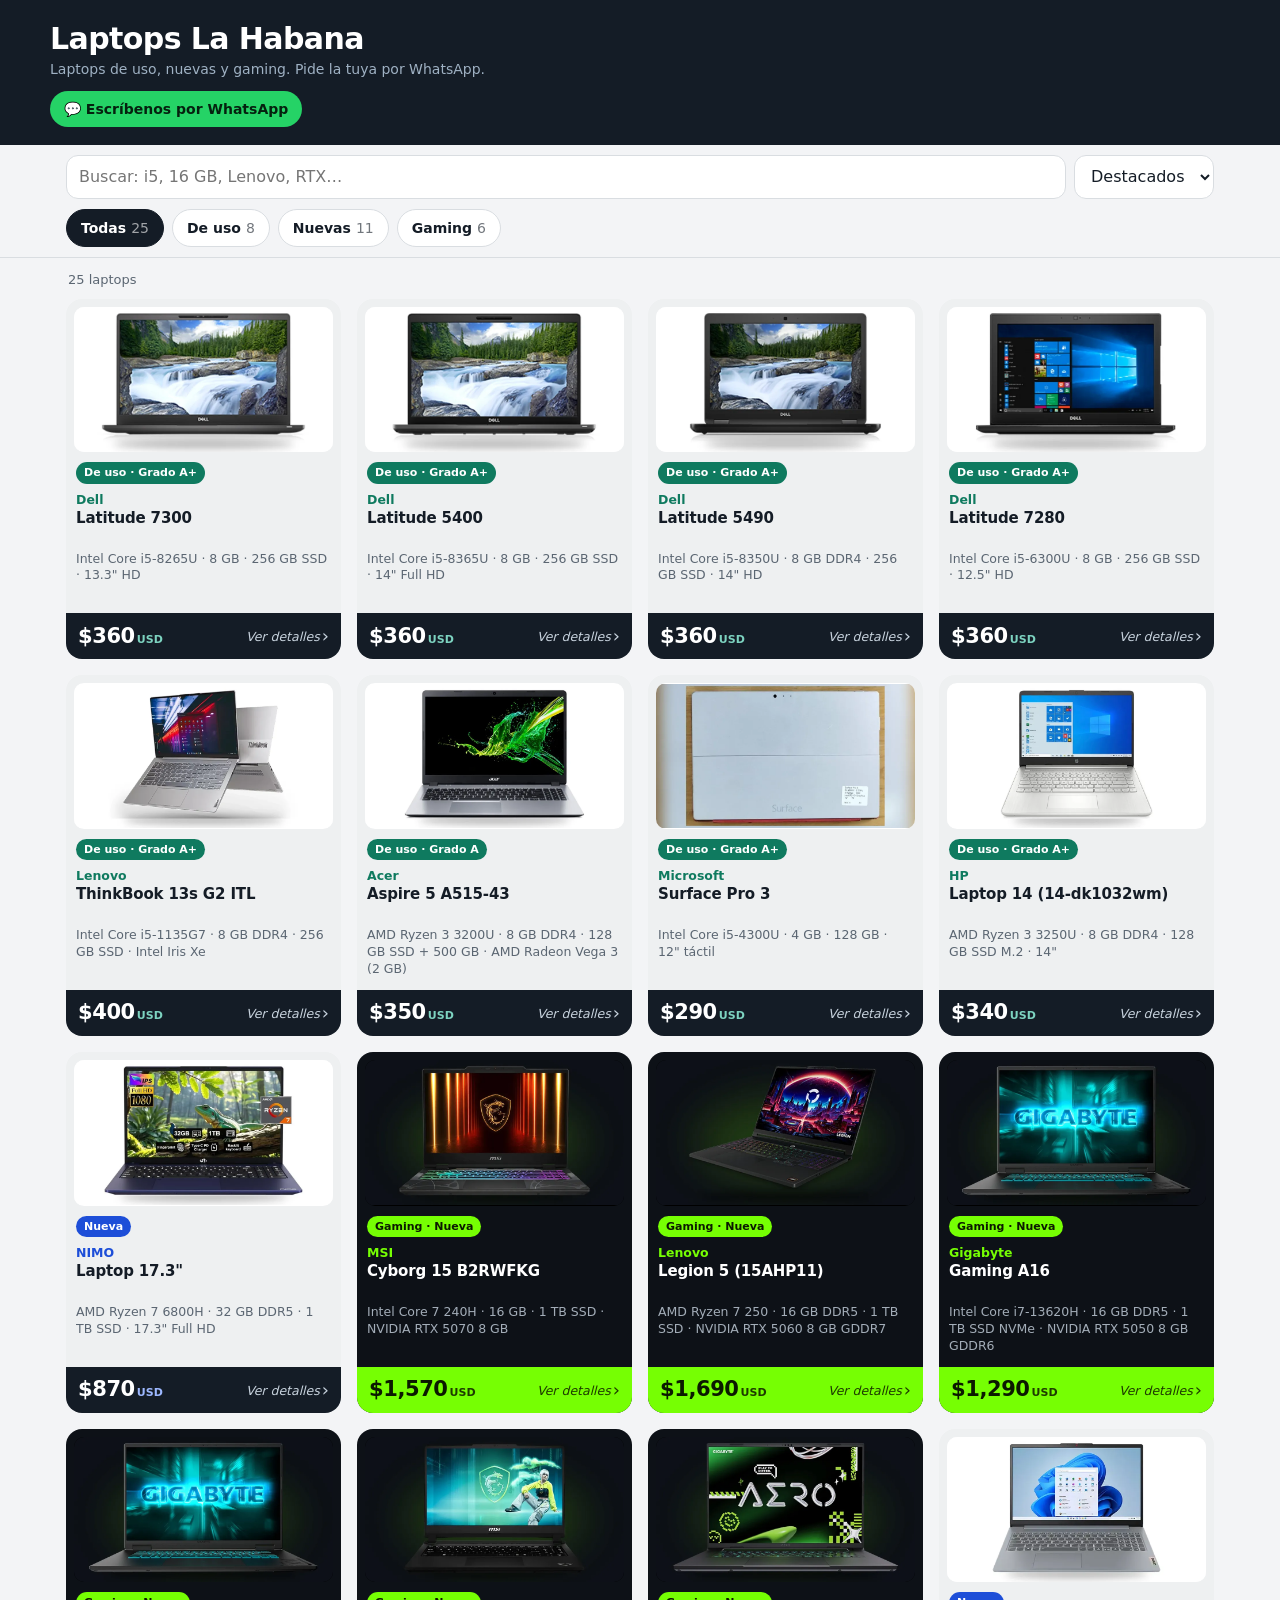
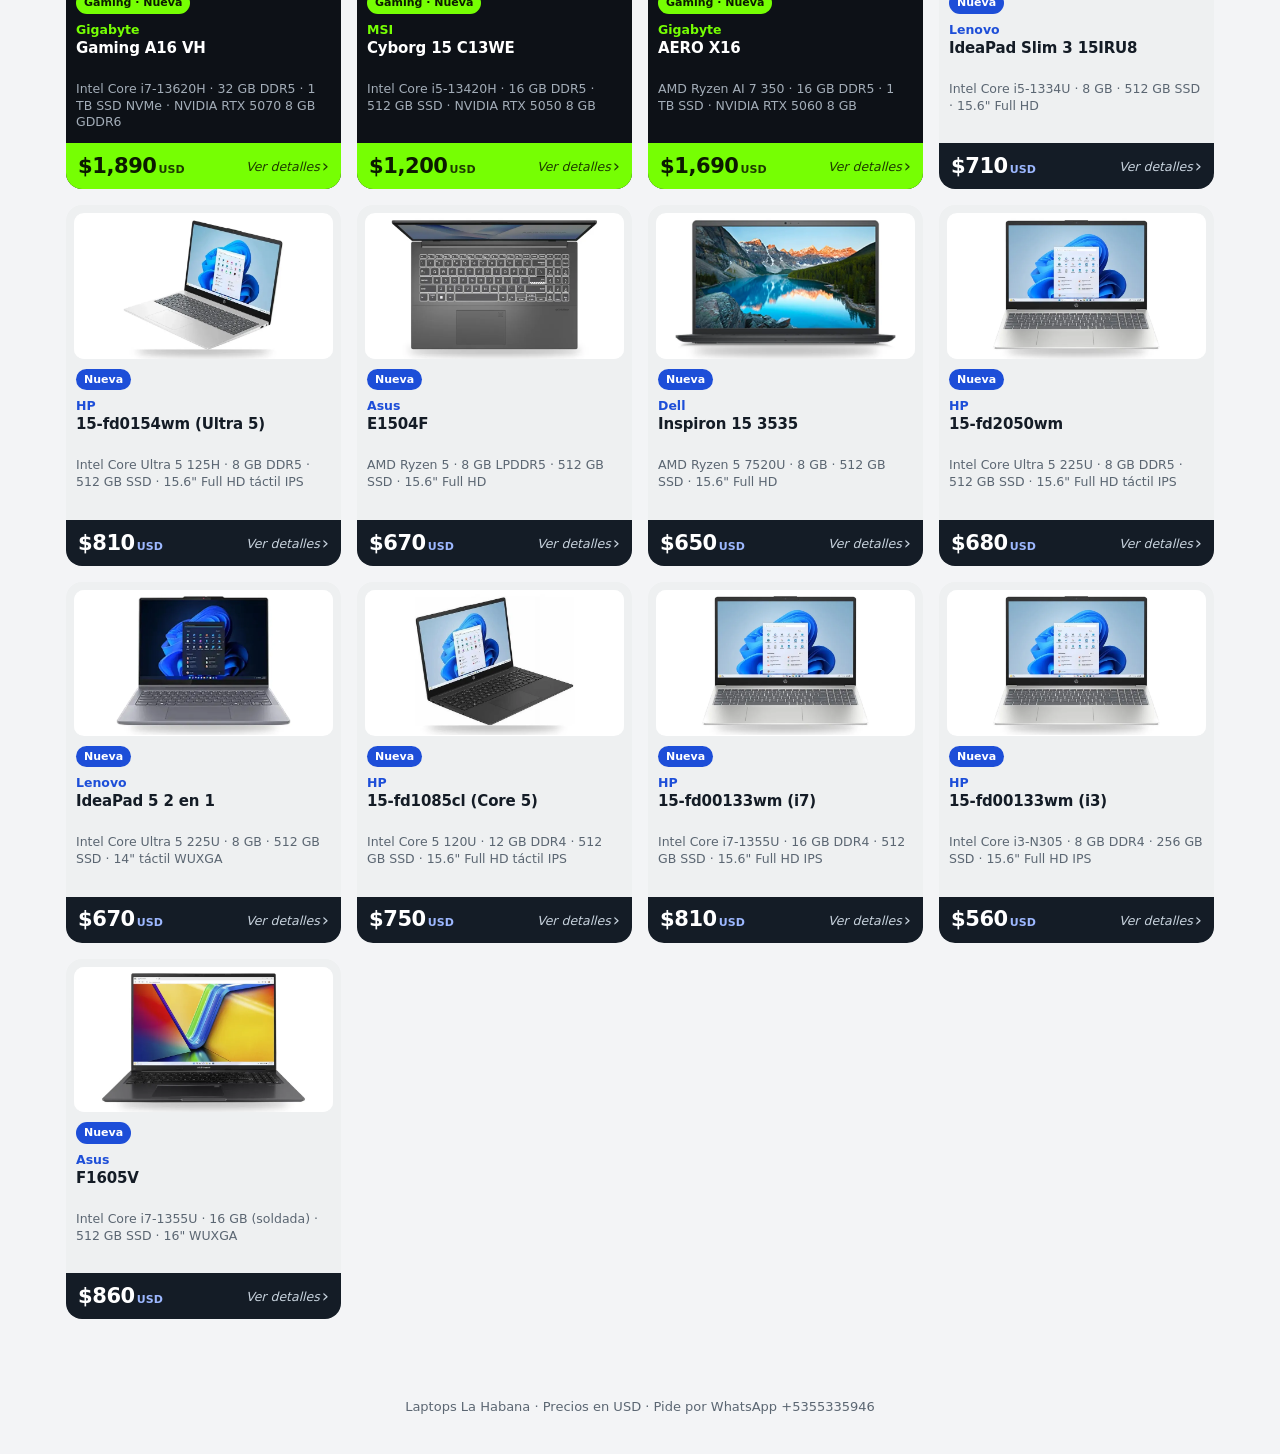
==== index.html @ 92c95a0d "arreglo del stilo" ====
<!doctype html>
<html lang="es">
<head>
<meta charset="utf-8">
<meta name="viewport" content="width=device-width, initial-scale=1, viewport-fit=cover">
<title>Catálogo de Laptops</title>
<meta name="description" content="Laptops de uso, nuevas y gaming. Pide la tuya por WhatsApp.">
<meta name="theme-color" content="#141c26">
<meta property="og:title" content="Catálogo de Laptops">
<meta property="og:description" content="Laptops de uso, nuevas y gaming. Pide la tuya por WhatsApp.">
<link rel="stylesheet" href="assets/styles.css">
</head>
<body>
<header class="top">
  <div class="top-in">
    <div class="brand" id="brand">Catálogo de Laptops</div>
    <div class="brand-sub" id="brandSub">Laptops de uso, nuevas y gaming</div>
    <a class="wa-top" id="waTop" href="#" target="_blank" rel="noopener">💬 Escríbenos por WhatsApp</a>
  </div>
</header>

<div class="tools">
  <div class="tools-in">
    <div class="search">
      <input id="q" type="search" placeholder="Buscar: i5, 16 GB, Lenovo, RTX…" aria-label="Buscar">
      <select id="sort" aria-label="Ordenar">
        <option value="">Destacados</option>
        <option value="asc">Precio ↑</option>
        <option value="desc">Precio ↓</option>
      </select>
    </div>
    <div class="chips" id="chips" role="group" aria-label="Categorías"></div>
  </div>
</div>

<main>
  <div class="count" id="count"></div>
  <div class="grid" id="grid" aria-live="polite"><div class="empty">Cargando catálogo…</div></div>
</main>
<footer id="foot"></footer>

<div class="sheet" id="sheet" aria-hidden="true">
  <div class="bg" data-close></div>
  <div class="panel" tabindex="-1" role="dialog" aria-modal="true" aria-labelledby="dTitle" id="panel"></div>
</div>
<div class="toast" id="toast"></div>

<script src="assets/app.js"></script>
</body>
</html>
---- assets/styles.css ----
:root{
  --bg:#f3f4f6; --card:#eef0f1; --ink:#141c26; --muted:#5b6672; --line:#d9dde1;
  --navy:#141c26; --teal:#0f7a5f; --blue:#1d4ed8; --neon:#76ff03; --gdark:#0d1117;
  --radius:16px; --wa:#25d366;
  font-family:system-ui,-apple-system,"Segoe UI",Roboto,Ubuntu,sans-serif;
}
*{box-sizing:border-box;margin:0;padding:0}
html{-webkit-text-size-adjust:100%;text-size-adjust:100%}
body{background:var(--bg);color:var(--ink);min-height:100vh;-webkit-tap-highlight-color:transparent}
img{max-width:100%;display:block}
button{font:inherit;cursor:pointer;border:0;background:none;color:inherit}
a{color:inherit}
:focus-visible{outline:3px solid var(--blue);outline-offset:2px}

/* ---------- Cabecera ---------- */
.top{background:var(--navy);color:#fff;padding:22px 16px 18px}
.top-in{max-width:1180px;margin:0 auto}
.brand{font-weight:800;font-size:clamp(22px,5vw,30px);letter-spacing:-.02em;line-height:1.15}
.brand-sub{color:#9fb1c3;font-size:14px;margin-top:4px;max-width:60ch}
.wa-top{display:inline-flex;align-items:center;gap:8px;margin-top:14px;background:var(--wa);color:#05210f;
  font-weight:700;padding:10px 14px;border-radius:999px;text-decoration:none;font-size:14px}

/* ---------- Barra de búsqueda y filtros ---------- */
.tools{position:sticky;top:0;z-index:5;background:rgba(243,244,246,.95);
  -webkit-backdrop-filter:blur(8px);backdrop-filter:blur(8px);border-bottom:1px solid var(--line)}
.tools-in{max-width:1180px;margin:0 auto;padding:10px 16px;display:flex;flex-direction:column;gap:10px}
.search{display:flex;gap:8px}
/* 16px evita que iPhone haga zoom al tocar el buscador */
.search input,.search select{height:44px;border:1px solid var(--line);border-radius:12px;padding:0 12px;
  font:inherit;font-size:16px;background:#fff;color:var(--ink);min-width:0}
.search input{flex:1}
.search select{flex:none;max-width:42%}
.chips{display:flex;gap:8px;overflow-x:auto;scrollbar-width:none;-webkit-overflow-scrolling:touch;
  margin:0 -16px;padding:0 16px}
.chips::-webkit-scrollbar{display:none}
.chip{flex:none;min-height:38px;padding:0 14px;border-radius:999px;background:#fff;border:1px solid var(--line);
  font-size:14px;font-weight:600;white-space:nowrap}
.chip[aria-pressed="true"]{background:var(--navy);color:#fff;border-color:var(--navy)}
.chip .n{opacity:.6;font-weight:500;margin-left:5px}

/* ---------- Rejilla ---------- */
main{max-width:1180px;margin:0 auto;padding:14px 16px 60px}
.count{color:var(--muted);font-size:13px;margin:0 2px 12px}
.grid{display:grid;grid-template-columns:repeat(2,minmax(0,1fr));gap:10px;align-items:stretch}
@media(min-width:720px){.grid{grid-template-columns:repeat(3,minmax(0,1fr));gap:16px}}
@media(min-width:1040px){.grid{grid-template-columns:repeat(4,minmax(0,1fr))}}
@media(max-width:330px){.grid{grid-template-columns:1fr}}

/* ---------- Tarjeta ----------
   Todas las tarjetas miden lo mismo: el nombre ocupa siempre 2 líneas,
   las specs siempre 3 y la franja del precio queda pegada abajo. */
.card{background:var(--card);border-radius:var(--radius);overflow:hidden;display:flex;flex-direction:column;
  height:100%;text-decoration:none;color:inherit;position:relative}
.ph{margin:8px 8px 0;background:#fff;border-radius:10px;aspect-ratio:16/9;overflow:hidden;position:relative;flex:none}
.ph img{width:100%;height:100%;object-fit:contain}
.bd{padding:10px 10px 12px;flex:1 1 auto;display:flex;flex-direction:column;min-width:0}
.badge{display:block;max-width:100%;overflow:hidden;text-overflow:ellipsis;white-space:nowrap;align-self:flex-start;
  font-size:11px;font-weight:700;padding:3px 8px;border-radius:999px;color:#fff;background:var(--teal);line-height:1.4}
.badge.nueva{background:var(--blue)}
.badge.gaming{background:var(--neon);color:#0b1a00}
.mk{font-size:12.5px;font-weight:700;color:var(--teal);margin-top:8px;line-height:1.2;
  white-space:nowrap;overflow:hidden;text-overflow:ellipsis}
.nueva .mk{color:var(--blue)}
.md{font-size:15px;font-weight:800;line-height:1.2;letter-spacing:-.01em;margin-top:2px;
  display:-webkit-box;-webkit-box-orient:vertical;-webkit-line-clamp:2;line-clamp:2;overflow:hidden;
  min-height:calc(2 * 1.2em);overflow-wrap:anywhere}
.sp{font-size:12.5px;color:var(--muted);line-height:1.35;margin-top:6px;
  display:-webkit-box;-webkit-box-orient:vertical;-webkit-line-clamp:3;line-clamp:3;overflow:hidden;
  min-height:calc(3 * 1.35em)}
.pr{flex:none;display:flex;align-items:center;justify-content:space-between;gap:6px;
  background:var(--navy);color:#fff;padding:10px 12px;min-height:46px}
.pr .amt{white-space:nowrap;line-height:1}
.pr b{font-size:21px;font-weight:900;letter-spacing:-.02em}
.pr small{font-size:11px;color:#7dd3c0;font-weight:700;margin-left:2px}
.nueva .pr small{color:#9db8ff}
.pr .go{font-size:12.5px;color:#c7d2dd;white-space:nowrap;line-height:1}
.pr .go span{font-size:18px;vertical-align:-1px;margin-left:2px}
@media(max-width:480px){
  .pr{padding:10px}
  .pr b{font-size:19px}
  .pr .go em{display:none}
  .pr .go span{font-size:22px}
}

.card.gaming{background:var(--gdark);color:#fff}
.card.gaming .ph{background:#000}
.card.gaming .mk{color:var(--neon)}
.card.gaming .sp{color:#a3adb8}
.card.gaming .pr{background:var(--neon);color:#0b1a00}
.card.gaming .pr small,.card.gaming .pr .go{color:#1d3b00}

.card.sold .ph img,.card.sold .bd{opacity:.55}
.sold-tag{position:absolute;right:6px;bottom:6px;background:#b91c1c;color:#fff;font-weight:800;font-size:11px;
  padding:3px 8px;border-radius:6px}

@media (hover:hover) and (prefers-reduced-motion:no-preference){
  .card{transition:transform .15s ease, box-shadow .15s ease}
  .card:hover{transform:translateY(-2px);box-shadow:0 10px 24px rgba(20,28,38,.12)}
}

.empty{grid-column:1/-1;text-align:center;color:var(--muted);padding:60px 10px}

/* ---------- Ficha de detalle ---------- */
.sheet{position:fixed;inset:0;z-index:20;display:none}
.sheet.open{display:block}
.sheet .bg{position:absolute;inset:0;background:rgba(10,14,20,.55)}
.panel{position:absolute;left:0;right:0;bottom:0;max-height:94vh;max-height:94dvh;background:#fff;border-radius:20px 20px 0 0;
  overflow-y:auto;overscroll-behavior:contain;outline:none}
@media (prefers-reduced-motion:no-preference){.panel{animation:up .22s ease}}
@keyframes up{from{transform:translateY(30px);opacity:.4}to{transform:none;opacity:1}}
@media(min-width:860px){
  .panel{left:50%;top:50%;bottom:auto;right:auto;transform:translate(-50%,-50%);width:min(940px,94vw);
    max-height:90vh;border-radius:20px;animation:none}
  .d-wrap{display:grid;grid-template-columns:1.05fr 1fr}
  .d-media{position:sticky;top:0;align-self:start}
}
.d-top{position:sticky;top:0;z-index:2;display:flex;justify-content:space-between;align-items:center;
  padding:10px 12px;background:rgba(255,255,255,.96)}
@media(min-width:860px){.d-top{position:absolute;right:0;background:none}}
.grab{width:40px;height:5px;border-radius:9px;background:#d4d8dd}
@media(min-width:860px){.grab{display:none}}
.icon-btn{width:40px;height:40px;border-radius:50%;background:#eef0f2;display:grid;place-items:center;font-size:18px}
.d-media{padding:0 14px}
@media(min-width:860px){.d-media{padding:20px}}
.gal{background:var(--card);border-radius:14px;overflow:hidden;aspect-ratio:16/9}
.d-wrap.gaming .gal{background:#000}
.gal img{width:100%;height:100%;object-fit:contain}
.thumbs{display:flex;gap:8px;margin-top:8px;overflow-x:auto}
.thumbs button{flex:none;width:68px;aspect-ratio:16/9;border-radius:8px;overflow:hidden;border:2px solid transparent;background:var(--card)}
.thumbs button[aria-current="true"]{border-color:var(--navy)}
.thumbs img{width:100%;height:100%;object-fit:cover}
.d-info{padding:14px 18px calc(96px + env(safe-area-inset-bottom))}
@media(min-width:860px){.d-info{padding:56px 26px 28px 6px}}
.d-info .mk{font-size:13px;margin-top:0}
.d-wrap.gaming .d-info .mk{color:#2f6b00}
.d-info h2{font-size:clamp(22px,5.4vw,30px);font-weight:900;letter-spacing:-.02em;line-height:1.1;margin-top:2px}
.d-meta{display:flex;flex-wrap:wrap;gap:6px;margin-top:10px}
.pill{font-size:12px;padding:3px 9px;border-radius:999px;background:#eef0f2;color:#38424d;font-weight:600}
.pill.sold{background:#fee2e2;color:#b91c1c}
.d-price{font-size:34px;font-weight:900;letter-spacing:-.03em;margin-top:12px}
.d-price small{font-size:14px;color:var(--muted);font-weight:700;margin-left:4px}
.note{margin-top:10px;background:#ecfdf5;color:#065f46;font-size:14px;padding:9px 12px;border-radius:10px;font-weight:600}
.d-desc{margin-top:12px;color:#38424d;font-size:15px;line-height:1.5;max-width:60ch}
.specs{margin-top:16px;border-top:1px solid var(--line)}
.specs div{display:grid;grid-template-columns:minmax(96px,32%) 1fr;gap:10px;padding:10px 0;border-bottom:1px solid var(--line);font-size:14px}
.specs dt{color:var(--muted);font-size:13px}
.specs dd{font-weight:600;line-height:1.4;overflow-wrap:anywhere}
.d-cta{position:fixed;left:0;right:0;bottom:0;padding:12px 16px calc(12px + env(safe-area-inset-bottom));
  background:#fff;border-top:1px solid var(--line);display:flex;gap:10px;z-index:3}
@media(min-width:860px){.d-cta{position:static;border:0;padding:20px 0 0}}
.btn-wa{flex:1;display:flex;align-items:center;justify-content:center;gap:8px;height:50px;border-radius:14px;
  background:var(--wa);color:#05210f;font-weight:800;text-decoration:none;font-size:16px}
.btn-wa.off{background:#d4d8dd;color:#5b6672}
.btn-sh{width:50px;height:50px;border-radius:14px;background:#eef0f2;display:grid;place-items:center;font-size:20px}

.toast{position:fixed;left:50%;bottom:90px;transform:translateX(-50%);background:var(--navy);color:#fff;
  padding:10px 16px;border-radius:999px;font-size:14px;z-index:40;opacity:0;transition:opacity .2s;pointer-events:none}
.toast.show{opacity:1}
footer{text-align:center;color:var(--muted);font-size:13px;padding:20px 16px 40px}
body.lock{overflow:hidden}
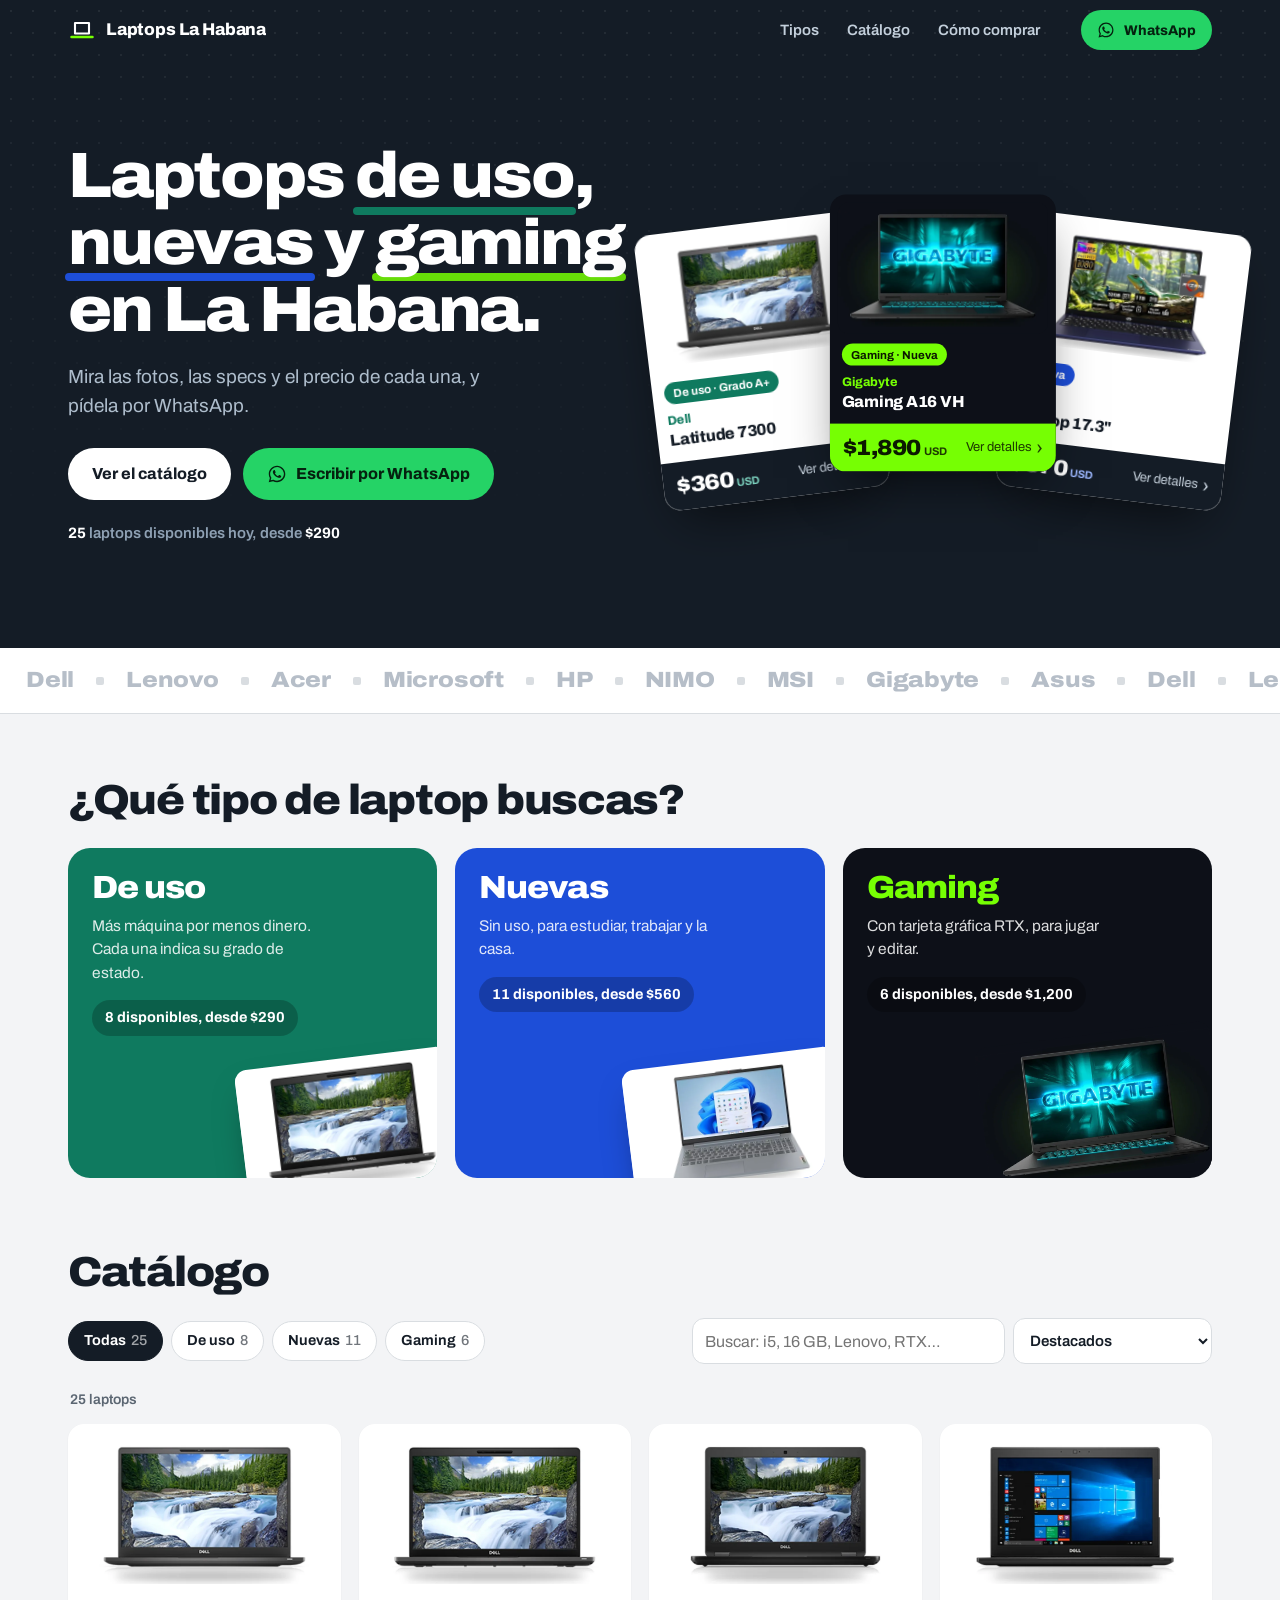
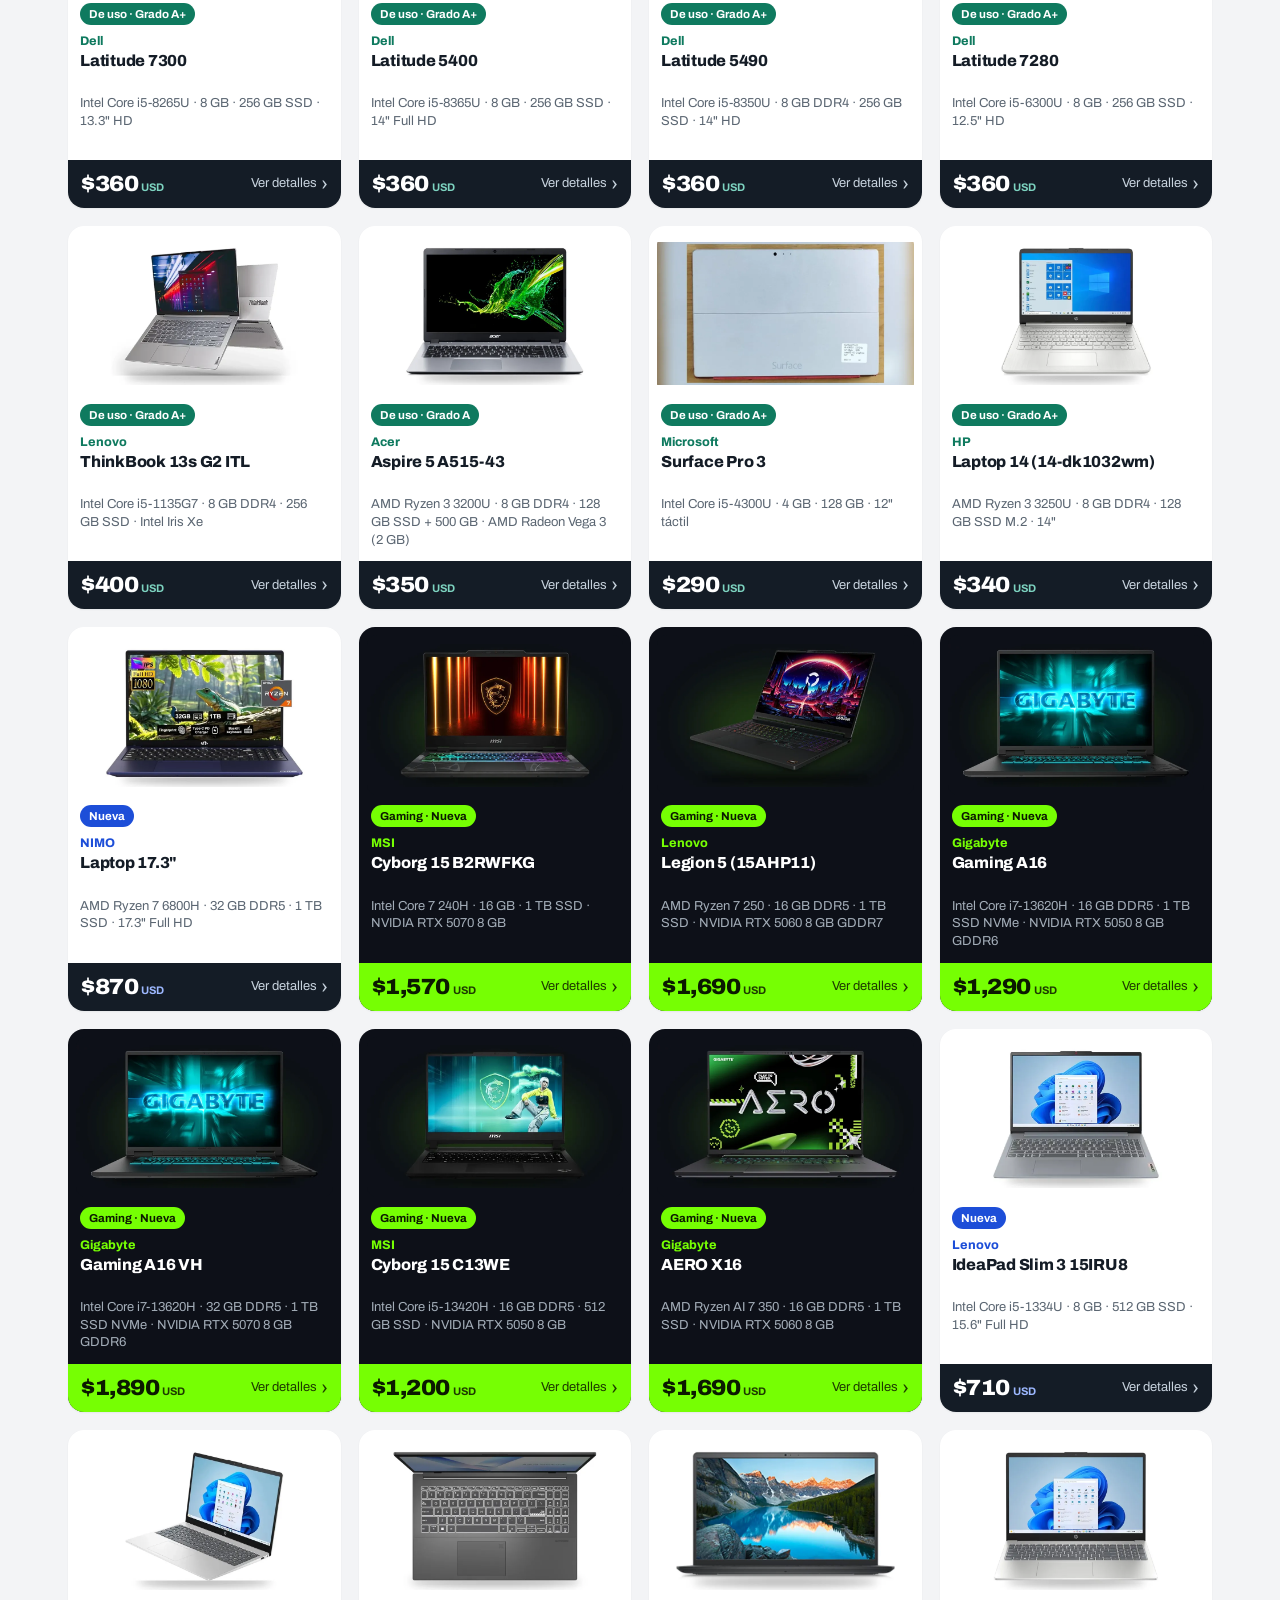
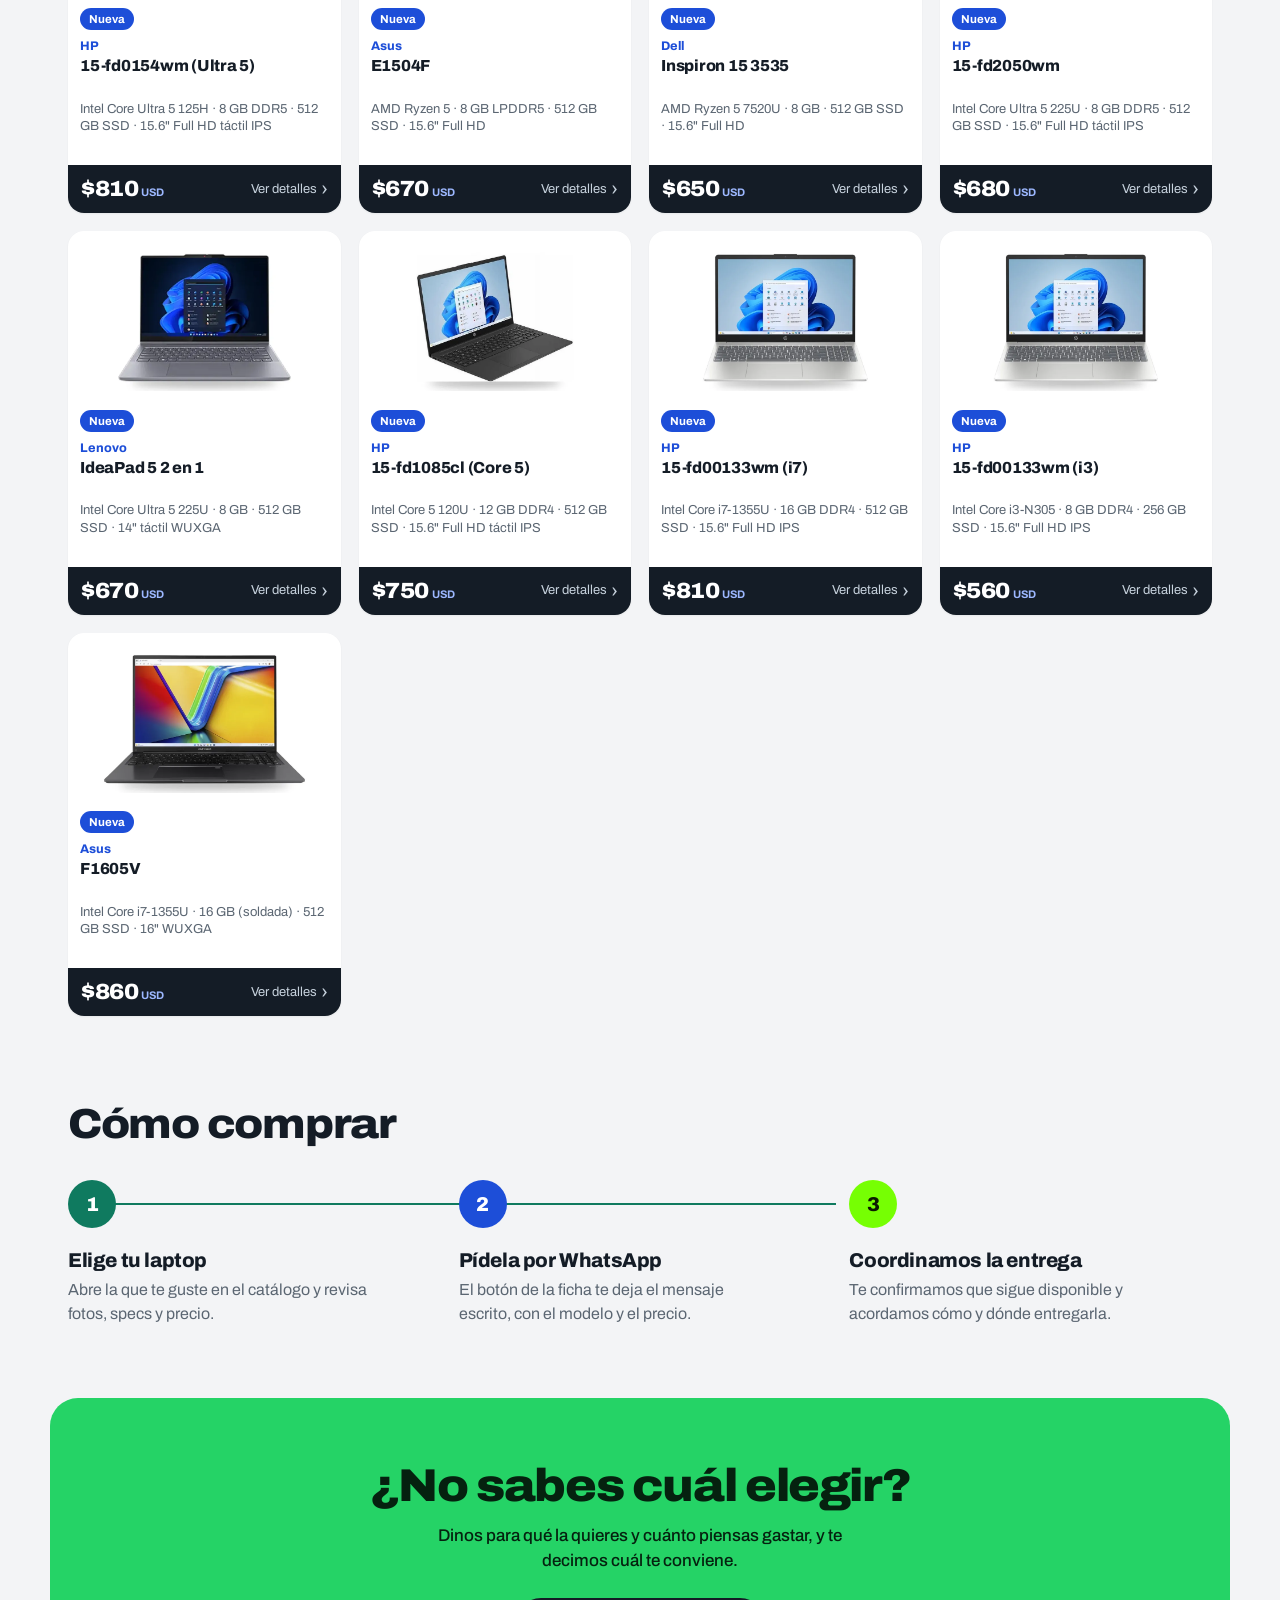
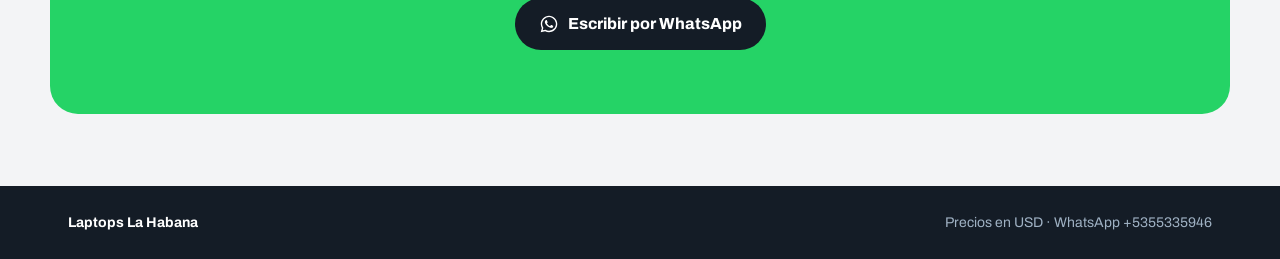
==== commit 29ea5bcb: "cambio en el stilo del sitio" ====
--- a/index.html
+++ b/index.html
@@ -4,46 +4,151 @@
 <meta charset="utf-8">
 <meta name="viewport" content="width=device-width, initial-scale=1, viewport-fit=cover">
 <title>Catálogo de Laptops</title>
-<meta name="description" content="Laptops de uso, nuevas y gaming. Pide la tuya por WhatsApp.">
+<meta name="description" content="Laptops de uso, nuevas y gaming en La Habana. Mira fotos, specs y precio, y pide la tuya por WhatsApp.">
 <meta name="theme-color" content="#141c26">
+<meta property="og:type" content="website">
 <meta property="og:title" content="Catálogo de Laptops">
-<meta property="og:description" content="Laptops de uso, nuevas y gaming. Pide la tuya por WhatsApp.">
+<meta property="og:description" content="Laptops de uso, nuevas y gaming. Mira fotos, specs y precio, y pide la tuya por WhatsApp.">
+<link rel="preload" href="assets/fonts/archivo.woff2" as="font" type="font/woff2" crossorigin>
+<link rel="icon" href="data:image/svg+xml,%3Csvg xmlns='http://www.w3.org/2000/svg' viewBox='0 0 32 32'%3E%3Crect width='32' height='32' rx='7' fill='%23141c26'/%3E%3Cpath d='M8 9h16v11H8z' fill='none' stroke='%23fff' stroke-width='2.2' stroke-linejoin='round'/%3E%3Cpath d='M5 24h22' stroke='%2376ff03' stroke-width='2.6' stroke-linecap='round'/%3E%3C/svg%3E">
 <link rel="stylesheet" href="assets/styles.css">
 </head>
 <body>
-<header class="top">
-  <div class="top-in">
-    <div class="brand" id="brand">Catálogo de Laptops</div>
-    <div class="brand-sub" id="brandSub">Laptops de uso, nuevas y gaming</div>
-    <a class="wa-top" id="waTop" href="#" target="_blank" rel="noopener">💬 Escríbenos por WhatsApp</a>
+<div id="page">
+
+<header class="nav" id="nav">
+  <div class="wrap nav-in">
+    <a class="logo" href="#inicio">
+      <svg viewBox="0 0 32 32" aria-hidden="true"><path class="l1" d="M8 8h16v12H8z"/><path class="l2" d="M4 24h24"/></svg>
+      <span id="brand">Catálogo de Laptops</span>
+    </a>
+    <nav class="nav-links" aria-label="Secciones">
+      <a href="#tipos">Tipos</a>
+      <a href="#catalogo">Catálogo</a>
+      <a href="#como-comprar">Cómo comprar</a>
+    </nav>
+    <a class="btn btn-wa btn-sm" id="waNav" href="#" target="_blank" rel="noopener">
+      <svg viewBox="0 0 24 24" aria-hidden="true"><use href="#i-wa"/></svg><span>WhatsApp</span>
+    </a>
   </div>
 </header>
 
-<div class="tools">
-  <div class="tools-in">
-    <div class="search">
-      <input id="q" type="search" placeholder="Buscar: i5, 16 GB, Lenovo, RTX…" aria-label="Buscar">
-      <select id="sort" aria-label="Ordenar">
-        <option value="">Destacados</option>
-        <option value="asc">Precio ↑</option>
-        <option value="desc">Precio ↓</option>
-      </select>
+<!-- ============ Portada ============ -->
+<section class="hero" id="inicio">
+  <div class="wrap hero-in">
+    <div class="hero-copy">
+      <h1>Laptops <span class="u u-uso">de uso</span>, <span class="u u-nueva">nuevas</span> y <span class="u u-gaming">gaming</span> en La Habana.</h1>
+      <p class="hero-sub" id="brandSub">Mira las fotos, las specs y el precio de cada una, y pídela por WhatsApp.</p>
+      <div class="hero-cta">
+        <a class="btn btn-light" href="#catalogo">Ver el catálogo</a>
+        <a class="btn btn-wa" id="waHero" href="#" target="_blank" rel="noopener">
+          <svg viewBox="0 0 24 24" aria-hidden="true"><use href="#i-wa"/></svg>Escribir por WhatsApp
+        </a>
+      </div>
+      <p class="hero-fact" id="heroFact"></p>
     </div>
-    <div class="chips" id="chips" role="group" aria-label="Categorías"></div>
+    <div class="fan" id="fan" aria-label="Algunas laptops del catálogo"></div>
   </div>
+</section>
+
+<!-- ============ Marcas ============ -->
+<div class="brands" aria-hidden="true"><div class="brands-track" id="brands"></div></div>
+
+<!-- ============ Tipos ============ -->
+<section class="types" id="tipos">
+  <div class="wrap">
+    <h2 class="rv">¿Qué tipo de laptop buscas?</h2>
+    <div class="types-grid">
+      <button class="type t-uso rv" data-cat="uso">
+        <span class="type-name">De uso</span>
+        <span class="type-desc">Más máquina por menos dinero. Cada una indica su grado de estado.</span>
+        <span class="type-meta" data-meta="uso"></span>
+        <span class="type-photo"><img data-photo="uso" alt="" loading="lazy"></span>
+      </button>
+      <button class="type t-nueva rv" data-cat="nueva" style="--d:1">
+        <span class="type-name">Nuevas</span>
+        <span class="type-desc">Sin uso, para estudiar, trabajar y la casa.</span>
+        <span class="type-meta" data-meta="nueva"></span>
+        <span class="type-photo"><img data-photo="nueva" alt="" loading="lazy"></span>
+      </button>
+      <button class="type t-gaming rv" data-cat="gaming" style="--d:2">
+        <span class="type-name">Gaming</span>
+        <span class="type-desc">Con tarjeta gráfica RTX, para jugar y editar.</span>
+        <span class="type-meta" data-meta="gaming"></span>
+        <span class="type-photo"><img data-photo="gaming" alt="" loading="lazy"></span>
+      </button>
+    </div>
+  </div>
+</section>
+
+<!-- ============ Catálogo ============ -->
+<section class="catalog" id="catalogo">
+  <div class="wrap">
+    <h2 class="rv">Catálogo</h2>
+  </div>
+  <div class="tools" id="tools">
+    <div class="wrap tools-in">
+      <div class="search">
+        <input id="q" type="search" placeholder="Buscar: i5, 16 GB, Lenovo, RTX…" aria-label="Buscar">
+        <select id="sort" aria-label="Ordenar">
+          <option value="">Destacados</option>
+          <option value="asc">Precio: menor a mayor</option>
+          <option value="desc">Precio: mayor a menor</option>
+        </select>
+      </div>
+      <div class="chips" id="chips" role="group" aria-label="Categorías"></div>
+    </div>
+  </div>
+  <div class="wrap">
+    <div class="count" id="count" aria-live="polite"></div>
+    <div class="grid" id="grid"><div class="empty">Cargando catálogo…</div></div>
+  </div>
+</section>
+
+<!-- ============ Cómo comprar ============ -->
+<section class="how" id="como-comprar">
+  <div class="wrap">
+    <h2 class="rv">Cómo comprar</h2>
+    <ol class="steps rv" id="steps">
+      <li><span class="step-n">1</span><h3>Elige tu laptop</h3><p>Abre la que te guste en el catálogo y revisa fotos, specs y precio.</p></li>
+      <li><span class="step-n">2</span><h3>Pídela por WhatsApp</h3><p>El botón de la ficha te deja el mensaje escrito, con el modelo y el precio.</p></li>
+      <li><span class="step-n">3</span><h3>Coordinamos la entrega</h3><p>Te confirmamos que sigue disponible y acordamos cómo y dónde entregarla.</p></li>
+    </ol>
+  </div>
+</section>
+
+<!-- ============ Cierre ============ -->
+<section class="close">
+  <div class="wrap close-in rv">
+    <h2>¿No sabes cuál elegir?</h2>
+    <p>Dinos para qué la quieres y cuánto piensas gastar, y te decimos cuál te conviene.</p>
+    <a class="btn btn-dark" id="waClose" href="#" target="_blank" rel="noopener">
+      <svg viewBox="0 0 24 24" aria-hidden="true"><use href="#i-wa"/></svg>Escribir por WhatsApp
+    </a>
+  </div>
+</section>
+
+<footer class="foot">
+  <div class="wrap foot-in">
+    <b id="brandFoot">Catálogo de Laptops</b>
+    <span id="foot"></span>
+  </div>
+</footer>
+
+<a class="fab" id="fab" href="#" target="_blank" rel="noopener" aria-label="Escribir por WhatsApp">
+  <svg viewBox="0 0 24 24" aria-hidden="true"><use href="#i-wa"/></svg>
+</a>
 </div>
-
-<main>
-  <div class="count" id="count"></div>
-  <div class="grid" id="grid" aria-live="polite"><div class="empty">Cargando catálogo…</div></div>
-</main>
-<footer id="foot"></footer>
 
 <div class="sheet" id="sheet" aria-hidden="true">
   <div class="bg" data-close></div>
   <div class="panel" tabindex="-1" role="dialog" aria-modal="true" aria-labelledby="dTitle" id="panel"></div>
 </div>
-<div class="toast" id="toast"></div>
+<div class="toast" id="toast" role="status"></div>
+
+<svg width="0" height="0" style="position:absolute" aria-hidden="true">
+  <symbol id="i-wa" viewBox="0 0 24 24"><path fill="currentColor" d="M12.04 2C6.58 2 2.13 6.45 2.13 11.91c0 1.75.46 3.45 1.32 4.95L2.05 22l5.25-1.38a9.9 9.9 0 0 0 4.74 1.21c5.46 0 9.91-4.45 9.91-9.91S17.5 2 12.04 2Zm0 18.15a8.2 8.2 0 0 1-4.2-1.15l-.3-.18-3.12.82.83-3.04-.2-.31a8.24 8.24 0 1 1 6.99 3.86Zm4.52-6.17c-.25-.12-1.47-.72-1.69-.81-.23-.08-.39-.12-.56.13-.16.24-.64.8-.78.97-.14.16-.29.18-.54.06-.25-.12-1.05-.39-1.99-1.23-.74-.66-1.23-1.47-1.38-1.72-.14-.25-.02-.38.11-.5.11-.11.25-.29.37-.43.13-.15.17-.25.25-.41.08-.17.04-.31-.02-.43-.06-.12-.56-1.34-.76-1.84-.2-.48-.41-.42-.56-.43h-.48c-.17 0-.43.06-.66.31-.22.25-.86.85-.86 2.07 0 1.22.89 2.4 1.01 2.56.12.17 1.75 2.67 4.23 3.74.59.26 1.05.41 1.41.52.59.19 1.13.16 1.56.1.48-.07 1.47-.6 1.67-1.18.21-.58.21-1.07.15-1.18-.07-.1-.23-.16-.48-.28Z"/></symbol>
+</svg>
 
 <script src="assets/app.js"></script>
 </body>
--- a/assets/styles.css
+++ b/assets/styles.css
@@ -1,160 +1,366 @@
+/* =========================================================
+   Landing + catálogo de laptops
+   Mantiene los colores del catálogo original:
+   azul marino, verde (de uso), azul (nuevas) y neón (gaming).
+   Tipografía: Archivo, incluida en assets/fonts (sin CDN).
+   ========================================================= */
+@font-face{
+  font-family:"Archivo";font-style:normal;font-display:swap;
+  font-weight:100 900;font-stretch:62% 125%;
+  src:url(fonts/archivo.woff2) format("woff2-variations"),url(fonts/archivo.woff2) format("woff2");
+}
 :root{
-  --bg:#f3f4f6; --card:#eef0f1; --ink:#141c26; --muted:#5b6672; --line:#d9dde1;
-  --navy:#141c26; --teal:#0f7a5f; --blue:#1d4ed8; --neon:#76ff03; --gdark:#0d1117;
-  --radius:16px; --wa:#25d366;
-  font-family:system-ui,-apple-system,"Segoe UI",Roboto,Ubuntu,sans-serif;
+  --bg:#f3f4f6; --card:#ffffff; --ink:#141c26; --muted:#5b6672; --line:#d9dde1;
+  --navy:#141c26; --navy-2:#1e2a38; --teal:#0f7a5f; --blue:#1d4ed8; --neon:#76ff03; --gdark:#0d1018;
+  --radius:16px; --wa:#25d366; --wa-ink:#05210f;
+  --ease:cubic-bezier(.2,.75,.2,1);
+  --nav-h:60px;
+  font-family:"Archivo",system-ui,-apple-system,"Segoe UI",Roboto,Ubuntu,sans-serif;
 }
 *{box-sizing:border-box;margin:0;padding:0}
-html{-webkit-text-size-adjust:100%;text-size-adjust:100%}
-body{background:var(--bg);color:var(--ink);min-height:100vh;-webkit-tap-highlight-color:transparent}
+html{-webkit-text-size-adjust:100%;text-size-adjust:100%;scroll-behavior:smooth;scroll-padding-top:calc(var(--nav-h) + 8px)}
+body{background:var(--bg);color:var(--ink);min-height:100vh;line-height:1.5;-webkit-tap-highlight-color:transparent;-webkit-font-smoothing:antialiased}
 img{max-width:100%;display:block}
 button{font:inherit;cursor:pointer;border:0;background:none;color:inherit}
-a{color:inherit}
+a{color:inherit;text-decoration:none}
 :focus-visible{outline:3px solid var(--blue);outline-offset:2px}
-
-/* ---------- Cabecera ---------- */
-.top{background:var(--navy);color:#fff;padding:22px 16px 18px}
-.top-in{max-width:1180px;margin:0 auto}
-.brand{font-weight:800;font-size:clamp(22px,5vw,30px);letter-spacing:-.02em;line-height:1.15}
-.brand-sub{color:#9fb1c3;font-size:14px;margin-top:4px;max-width:60ch}
-.wa-top{display:inline-flex;align-items:center;gap:8px;margin-top:14px;background:var(--wa);color:#05210f;
-  font-weight:700;padding:10px 14px;border-radius:999px;text-decoration:none;font-size:14px}
-
-/* ---------- Barra de búsqueda y filtros ---------- */
-.tools{position:sticky;top:0;z-index:5;background:rgba(243,244,246,.95);
-  -webkit-backdrop-filter:blur(8px);backdrop-filter:blur(8px);border-bottom:1px solid var(--line)}
-.tools-in{max-width:1180px;margin:0 auto;padding:10px 16px;display:flex;flex-direction:column;gap:10px}
+.wrap{max-width:1180px;margin:0 auto;padding:0 18px}
+h2{font-weight:850;font-stretch:108%;font-size:clamp(28px,4.6vw,42px);letter-spacing:-.03em;line-height:1.05}
+body.lock{overflow:hidden}
+
+/* ---------- Botones ---------- */
+.btn{display:inline-flex;align-items:center;justify-content:center;gap:9px;height:52px;padding:0 24px;border-radius:999px;
+  font-weight:750;font-size:16px;white-space:nowrap;transition:transform .25s var(--ease),box-shadow .25s var(--ease),background-color .2s}
+.btn svg{width:20px;height:20px;flex:none}
+.btn:active{transform:scale(.97)}
+.btn-sm{height:40px;padding:0 16px;font-size:14px}
+.btn-sm svg{width:18px;height:18px}
+.btn-light{background:#fff;color:var(--ink)}
+.btn-wa{background:var(--wa);color:var(--wa-ink)}
+.btn-dark{background:var(--navy);color:#fff}
+@media (hover:hover){
+  .btn:hover{transform:translateY(-2px)}
+  .btn-light:hover{box-shadow:0 10px 24px -8px rgba(255,255,255,.35)}
+  .btn-wa:hover{box-shadow:0 10px 24px -8px rgba(37,211,102,.6)}
+  .btn-dark:hover{box-shadow:0 10px 24px -8px rgba(20,28,38,.6)}
+}
+
+/* ---------- Navegación ---------- */
+.nav{position:fixed;inset:0 0 auto;z-index:15;height:var(--nav-h);color:#fff;transition:background-color .3s,box-shadow .3s}
+.nav.solid{background:rgba(20,28,38,.94);-webkit-backdrop-filter:blur(10px);backdrop-filter:blur(10px);box-shadow:0 1px 0 rgba(255,255,255,.08)}
+.nav-in{height:100%;display:flex;align-items:center;gap:20px}
+.logo{display:flex;align-items:center;gap:10px;font-weight:800;font-size:17px;letter-spacing:-.01em;min-width:0}
+.logo span{white-space:nowrap;overflow:hidden;text-overflow:ellipsis}
+.logo svg{width:28px;height:28px;flex:none;fill:none;stroke-linecap:round;stroke-linejoin:round}
+.logo .l1{stroke:#fff;stroke-width:2.4}
+.logo .l2{stroke:var(--neon);stroke-width:2.8}
+.nav-links{display:none;gap:2px;margin-left:auto}
+.nav-links a{padding:8px 13px;border-radius:999px;font-size:15px;font-weight:600;color:#c3cfdb;transition:color .2s,background-color .2s}
+.nav-links a:hover{color:#fff;background:rgba(255,255,255,.08)}
+.nav .btn-wa{margin-left:auto}
+@media (min-width:800px){.nav-links{display:flex}.nav .btn-wa{margin-left:8px}}
+@media (max-width:400px){.nav .btn-wa span{display:none}.nav .btn-wa{width:40px;padding:0}}
+
+/* ---------- Portada ---------- */
+.hero{background:var(--navy);color:#fff;padding:calc(var(--nav-h) + 36px) 0 56px;overflow:hidden;position:relative}
+/* trama de puntos muy tenue, para que el azul no quede plano */
+.hero::before{content:"";position:absolute;inset:0;background-image:radial-gradient(rgba(255,255,255,.07) 1px,transparent 1.4px);
+  background-size:22px 22px;-webkit-mask-image:linear-gradient(to bottom,#000,transparent 85%);mask-image:linear-gradient(to bottom,#000,transparent 85%);pointer-events:none}
+.hero-in{position:relative;display:grid;gap:36px;align-items:center}
+@media (min-width:960px){.hero-in{grid-template-columns:minmax(0,1.05fr) minmax(0,1fr);gap:40px}.hero{padding:calc(var(--nav-h) + 64px) 0 84px}}
+.hero h1{font-weight:850;font-stretch:108%;font-size:clamp(36px,6.6vw,64px);line-height:1.04;letter-spacing:-.035em;max-width:13ch}
+.hero-sub{color:#aebdcc;font-size:clamp(16px,2.1vw,19px);margin-top:20px;max-width:42ch}
+.hero-cta{display:flex;flex-wrap:wrap;gap:12px;margin-top:28px}
+.hero-fact{margin-top:22px;color:#8ea0b3;font-size:15px;font-weight:600;min-height:1.5em}
+.hero-fact b{color:#fff}
+
+/* Subrayados con el color de cada tipo: son la leyenda del catálogo */
+.u{position:relative;white-space:nowrap;z-index:0}
+.u::after{content:"";position:absolute;left:-.04em;right:-.04em;bottom:-.07em;height:.13em;border-radius:.1em;z-index:-1;
+  transform:scaleX(0);transform-origin:left;transition:transform .7s var(--ease)}
+.u-uso::after{background:var(--teal);transition-delay:.5s}
+.u-nueva::after{background:var(--blue);transition-delay:.7s}
+.u-gaming::after{background:var(--neon);opacity:.85;transition-delay:.9s}
+.loaded .u::after{transform:scaleX(1)}
+
+/* Entrada de la portada */
+.hero-copy > *{opacity:0;transform:translateY(18px);transition:opacity .7s var(--ease),transform .7s var(--ease)}
+.loaded .hero-copy > *{opacity:1;transform:none}
+.hero-copy > :nth-child(2){transition-delay:.12s}
+.hero-copy > :nth-child(3){transition-delay:.22s}
+.hero-copy > :nth-child(4){transition-delay:.32s}
+
+/* Abanico de laptops reales del catálogo */
+.fan{position:relative;height:clamp(300px,58vw,440px);--px:0;--py:0}
+.fan-item{position:absolute;left:50%;top:50%;width:min(42%,240px);z-index:1;
+  transform:translate(-50%,-50%) translate(0,40px) rotate(0deg);opacity:0;
+  transition:transform .9s var(--ease),opacity .6s var(--ease)}
+.fan.ready .fan-item{opacity:1;
+  transform:translate(-50%,-50%) translate(calc(var(--x) + var(--px) * var(--k) * 1px),calc(var(--y) + var(--py) * var(--k) * 1px)) rotate(var(--r))}
+.fan-item:nth-child(1){--x:-80%;--y:6%;--r:-7deg;--k:10;transition-delay:.35s}
+.fan-item:nth-child(2){--x:0%;--y:-4%;--r:0deg;--k:18;z-index:2;transition-delay:.2s}
+.fan-item:nth-child(3){--x:80%;--y:6%;--r:7deg;--k:10;transition-delay:.5s}
+.fan-item .card{box-shadow:0 24px 50px -18px rgba(0,0,0,.65)}
+.fan-item .sp{display:none}
+.fan-item .md{-webkit-line-clamp:1;line-clamp:1;min-height:0}
+@media (hover:hover){
+  .fan.ready .fan-item{transition-delay:0s;transition-duration:.45s}
+  .fan.ready.settled .fan-item:hover{z-index:3;transform:translate(-50%,-50%) translate(var(--x),calc(var(--y) - 14px)) rotate(0deg) scale(1.04)}
+}
+@media (max-width:520px){
+  .fan-item:nth-child(1){--x:-70%}.fan-item:nth-child(3){--x:70%}
+  .fan-item .bd{padding:8px 8px 8px}.fan-item .md{font-size:13px}.fan-item .mk{font-size:11.5px;margin-top:6px}
+  .fan-item .badge{font-size:10px;padding:2px 6px}
+  .fan-item .pr{padding:8px;min-height:38px}.fan-item .pr b{font-size:16px}
+}
+
+/* ---------- Franja de marcas ---------- */
+.brands{background:#fff;border-bottom:1px solid var(--line);overflow:hidden;padding:16px 0}
+.brands-track{display:flex;width:max-content;gap:0}
+.brands-track span{font-weight:850;font-stretch:112%;font-size:22px;letter-spacing:-.01em;color:#b6bec8;padding:0 26px;position:relative;white-space:nowrap}
+.brands-track span::after{content:"";position:absolute;right:-4px;top:50%;width:8px;height:8px;margin-top:-4px;border-radius:2px;background:var(--line)}
+@media (prefers-reduced-motion:no-preference){.brands-track.run{animation:marquee var(--dur,40s) linear infinite}}
+@keyframes marquee{to{transform:translateX(-50%)}}
+
+/* ---------- Tipos ---------- */
+.types{padding:64px 0 24px}
+.types-grid{display:grid;gap:14px;margin-top:26px}
+@media (min-width:820px){.types-grid{grid-template-columns:repeat(3,1fr);gap:18px}}
+.type{position:relative;overflow:hidden;text-align:left;border-radius:22px;padding:24px 24px 26px;min-height:230px;color:#fff;
+  display:flex;flex-direction:column;align-items:flex-start;transition:transform .35s var(--ease),box-shadow .35s var(--ease)}
+@media (min-width:820px){.type{min-height:330px}}
+.t-uso{background:var(--teal)}
+.t-nueva{background:var(--blue)}
+.t-gaming{background:var(--gdark)}
+.type-name{font-weight:850;font-stretch:108%;font-size:32px;letter-spacing:-.03em;line-height:1}
+.t-gaming .type-name{color:var(--neon)}
+.type-desc{margin-top:10px;font-size:15.5px;max-width:26ch;color:rgba(255,255,255,.86)}
+.type-meta{margin-top:16px;font-weight:700;font-size:14.5px;position:relative;z-index:1;
+  background:rgba(0,0,0,.22);padding:7px 13px;border-radius:999px}
+.type-meta:empty{display:none}
+.type-photo{position:absolute;right:-18px;bottom:-14px;width:58%;max-width:250px;aspect-ratio:16/10;border-radius:12px;overflow:hidden;background:#fff;
+  transform:rotate(-7deg);box-shadow:0 18px 36px -14px rgba(0,0,0,.5);transition:transform .5s var(--ease)}
+.t-gaming .type-photo{background:var(--gdark);box-shadow:none;right:-6px;bottom:-4px;width:64%;max-width:280px}
+.type-photo img{width:100%;height:100%;object-fit:contain}
+@media (max-width:819px){.type-photo{width:34%;right:-10px;bottom:-8px}.t-gaming .type-photo{width:40%}.type-desc{max-width:22ch}.type-meta{font-size:13.5px}}
+@media (hover:hover){
+  .type:hover{transform:translateY(-6px);box-shadow:0 26px 44px -22px rgba(20,28,38,.55)}
+  .type:hover .type-photo{transform:rotate(-2deg) translate(-8px,-10px) scale(1.05)}
+}
+
+/* ---------- Catálogo ---------- */
+.catalog{padding:48px 0 30px}
+.tools{position:sticky;top:var(--nav-h);z-index:6;margin-top:14px;background:rgba(243,244,246,.95);
+  -webkit-backdrop-filter:blur(8px);backdrop-filter:blur(8px);border-bottom:1px solid transparent;transition:border-color .2s}
+.tools.stuck{border-bottom-color:var(--line)}
+.tools-in{padding-top:10px;padding-bottom:10px;display:flex;flex-direction:column;gap:10px}
+@media (min-width:900px){.tools-in{flex-direction:row-reverse;align-items:center;justify-content:space-between}.search{flex:0 1 520px}}
 .search{display:flex;gap:8px}
 /* 16px evita que iPhone haga zoom al tocar el buscador */
-.search input,.search select{height:44px;border:1px solid var(--line);border-radius:12px;padding:0 12px;
-  font:inherit;font-size:16px;background:#fff;color:var(--ink);min-width:0}
+.search input,.search select{height:46px;border:1px solid var(--line);border-radius:12px;padding:0 12px;
+  font:inherit;font-size:16px;background:#fff;color:var(--ink);min-width:0;transition:border-color .2s,box-shadow .2s}
+.search input:focus,.search select:focus{outline:none;border-color:var(--navy);box-shadow:0 0 0 4px rgba(20,28,38,.08)}
 .search input{flex:1}
-.search select{flex:none;max-width:42%}
-.chips{display:flex;gap:8px;overflow-x:auto;scrollbar-width:none;-webkit-overflow-scrolling:touch;
-  margin:0 -16px;padding:0 16px}
+.search select{flex:none;max-width:44%;font-weight:600;font-size:15px}
+.chips{display:flex;gap:8px;overflow-x:auto;scrollbar-width:none;-webkit-overflow-scrolling:touch;margin:0 -18px;padding:0 18px}
 .chips::-webkit-scrollbar{display:none}
-.chip{flex:none;min-height:38px;padding:0 14px;border-radius:999px;background:#fff;border:1px solid var(--line);
-  font-size:14px;font-weight:600;white-space:nowrap}
+@media (min-width:900px){.chips{margin:0;padding:0}}
+.chip{flex:none;min-height:40px;padding:0 15px;border-radius:999px;background:#fff;border:1px solid var(--line);
+  font-size:14.5px;font-weight:650;white-space:nowrap;transition:background-color .2s,color .2s,border-color .2s,transform .15s}
+.chip:active{transform:scale(.95)}
 .chip[aria-pressed="true"]{background:var(--navy);color:#fff;border-color:var(--navy)}
+.chip[data-cat="uso"][aria-pressed="true"]{background:var(--teal);border-color:var(--teal)}
+.chip[data-cat="nueva"][aria-pressed="true"]{background:var(--blue);border-color:var(--blue)}
+.chip[data-cat="gaming"][aria-pressed="true"]{background:var(--gdark);border-color:var(--gdark);color:var(--neon)}
 .chip .n{opacity:.6;font-weight:500;margin-left:5px}
-
-/* ---------- Rejilla ---------- */
-main{max-width:1180px;margin:0 auto;padding:14px 16px 60px}
-.count{color:var(--muted);font-size:13px;margin:0 2px 12px}
+.count{color:var(--muted);font-size:14px;margin:14px 2px 14px;font-weight:600}
+.count button{color:var(--blue);font-weight:700;margin-left:8px;text-decoration:underline;text-underline-offset:3px}
 .grid{display:grid;grid-template-columns:repeat(2,minmax(0,1fr));gap:10px;align-items:stretch}
 @media(min-width:720px){.grid{grid-template-columns:repeat(3,minmax(0,1fr));gap:16px}}
-@media(min-width:1040px){.grid{grid-template-columns:repeat(4,minmax(0,1fr))}}
+@media(min-width:1040px){.grid{grid-template-columns:repeat(4,minmax(0,1fr));gap:18px}}
 @media(max-width:330px){.grid{grid-template-columns:1fr}}
 
 /* ---------- Tarjeta ----------
    Todas las tarjetas miden lo mismo: el nombre ocupa siempre 2 líneas,
    las specs siempre 3 y la franja del precio queda pegada abajo. */
 .card{background:var(--card);border-radius:var(--radius);overflow:hidden;display:flex;flex-direction:column;
-  height:100%;text-decoration:none;color:inherit;position:relative}
-.ph{margin:8px 8px 0;background:#fff;border-radius:10px;aspect-ratio:16/9;overflow:hidden;position:relative;flex:none}
-.ph img{width:100%;height:100%;object-fit:contain}
-.bd{padding:10px 10px 12px;flex:1 1 auto;display:flex;flex-direction:column;min-width:0}
+  height:100%;color:var(--ink);position:relative;box-shadow:0 1px 2px rgba(20,28,38,.06)}
+.ph{margin:8px 8px 0;background:#fff;border-radius:10px;aspect-ratio:16/10;overflow:hidden;position:relative;flex:none}
+.ph img{width:100%;height:100%;object-fit:contain;transition:transform .5s var(--ease)}
+.bd{padding:10px 12px 12px;flex:1 1 auto;display:flex;flex-direction:column;min-width:0}
 .badge{display:block;max-width:100%;overflow:hidden;text-overflow:ellipsis;white-space:nowrap;align-self:flex-start;
-  font-size:11px;font-weight:700;padding:3px 8px;border-radius:999px;color:#fff;background:var(--teal);line-height:1.4}
+  font-size:11.5px;font-weight:700;padding:3px 9px;border-radius:999px;color:#fff;background:var(--teal);line-height:1.4}
 .badge.nueva{background:var(--blue)}
 .badge.gaming{background:var(--neon);color:#0b1a00}
-.mk{font-size:12.5px;font-weight:700;color:var(--teal);margin-top:8px;line-height:1.2;
+.mk{font-size:12.5px;font-weight:750;color:var(--teal);margin-top:9px;line-height:1.2;
   white-space:nowrap;overflow:hidden;text-overflow:ellipsis}
 .nueva .mk{color:var(--blue)}
-.md{font-size:15px;font-weight:800;line-height:1.2;letter-spacing:-.01em;margin-top:2px;
+.md{font-size:16px;font-weight:800;line-height:1.2;letter-spacing:-.015em;margin-top:2px;
   display:-webkit-box;-webkit-box-orient:vertical;-webkit-line-clamp:2;line-clamp:2;overflow:hidden;
   min-height:calc(2 * 1.2em);overflow-wrap:anywhere}
-.sp{font-size:12.5px;color:var(--muted);line-height:1.35;margin-top:6px;
+.sp{font-size:13px;color:var(--muted);line-height:1.35;margin-top:6px;
   display:-webkit-box;-webkit-box-orient:vertical;-webkit-line-clamp:3;line-clamp:3;overflow:hidden;
   min-height:calc(3 * 1.35em)}
 .pr{flex:none;display:flex;align-items:center;justify-content:space-between;gap:6px;
-  background:var(--navy);color:#fff;padding:10px 12px;min-height:46px}
+  background:var(--navy);color:#fff;padding:11px 13px;min-height:48px}
 .pr .amt{white-space:nowrap;line-height:1}
-.pr b{font-size:21px;font-weight:900;letter-spacing:-.02em}
-.pr small{font-size:11px;color:#7dd3c0;font-weight:700;margin-left:2px}
+.pr b{font-size:22px;font-weight:850;font-stretch:108%;letter-spacing:-.02em}
+.pr small{font-size:11px;color:#7dd3c0;font-weight:700;margin-left:3px}
 .nueva .pr small{color:#9db8ff}
-.pr .go{font-size:12.5px;color:#c7d2dd;white-space:nowrap;line-height:1}
-.pr .go span{font-size:18px;vertical-align:-1px;margin-left:2px}
+.pr .go{font-size:13px;color:#c7d2dd;white-space:nowrap;line-height:1;display:flex;align-items:center;gap:4px}
+.pr .go span{font-size:20px;line-height:.8;display:inline-block;transition:transform .3s var(--ease)}
 @media(max-width:480px){
+  .bd{padding:10px}
+  .md{font-size:15px}
   .pr{padding:10px}
   .pr b{font-size:19px}
   .pr .go em{display:none}
   .pr .go span{font-size:22px}
 }
+em{font-style:normal}
 
 .card.gaming{background:var(--gdark);color:#fff}
-.card.gaming .ph{background:#000}
+.card.gaming .ph{background:var(--gdark)}
 .card.gaming .mk{color:var(--neon)}
 .card.gaming .sp{color:#a3adb8}
 .card.gaming .pr{background:var(--neon);color:#0b1a00}
 .card.gaming .pr small,.card.gaming .pr .go{color:#1d3b00}
 
-.card.sold .ph img,.card.sold .bd{opacity:.55}
+.card.sold .ph img,.card.sold .bd{opacity:.5}
+.card.sold .pr b{text-decoration:line-through;opacity:.7}
 .sold-tag{position:absolute;right:6px;bottom:6px;background:#b91c1c;color:#fff;font-weight:800;font-size:11px;
   padding:3px 8px;border-radius:6px}
 
-@media (hover:hover) and (prefers-reduced-motion:no-preference){
-  .card{transition:transform .15s ease, box-shadow .15s ease}
-  .card:hover{transform:translateY(-2px);box-shadow:0 10px 24px rgba(20,28,38,.12)}
-}
-
-.empty{grid-column:1/-1;text-align:center;color:var(--muted);padding:60px 10px}
+@media (hover:hover){
+  .grid .card{transition:transform .35s var(--ease),box-shadow .35s var(--ease)}
+  .grid .card:hover{transform:translateY(-6px);box-shadow:0 22px 36px -18px rgba(20,28,38,.4)}
+  .grid .card:hover .ph img{transform:scale(1.07)}
+  .grid .card:hover .go span{transform:translateX(5px)}
+}
+/* las tarjetas entran escalonadas al cargar y al filtrar */
+@media (prefers-reduced-motion:no-preference){
+  .grid .card{animation:cardIn .55s var(--ease) both;animation-delay:calc(var(--i,0) * 45ms)}
+}
+@keyframes cardIn{from{opacity:0;transform:translateY(22px)}to{opacity:1;transform:none}}
+
+.empty{grid-column:1/-1;text-align:center;color:var(--muted);padding:60px 10px;font-weight:600}
+.empty button{display:block;margin:12px auto 0;color:var(--blue);font-weight:700;text-decoration:underline;text-underline-offset:3px}
+
+/* ---------- Cómo comprar ---------- */
+.how{padding:56px 0 72px}
+.steps{list-style:none;display:grid;gap:26px;margin-top:34px;position:relative}
+.steps li{position:relative;padding-left:68px}
+.step-n{position:absolute;left:0;top:0;width:48px;height:48px;border-radius:50%;background:var(--navy);color:#fff;display:grid;place-items:center;
+  font-weight:850;font-size:20px;z-index:1;transition:background-color .4s,color .4s,transform .5s var(--ease)}
+.steps h3{font-weight:800;font-size:20px;letter-spacing:-.02em;line-height:1.2;padding-top:10px}
+.steps p{color:var(--muted);margin-top:6px;max-width:34ch}
+/* línea que une los pasos y se dibuja al llegar a la sección */
+.steps::before{content:"";position:absolute;left:23px;top:24px;bottom:24px;width:2px;background:var(--line)}
+.steps::after{content:"";position:absolute;left:23px;top:24px;bottom:24px;width:2px;background:var(--teal);transform:scaleY(0);transform-origin:top;
+  transition:transform 1.4s var(--ease) .2s}
+.steps.in::after{transform:scaleY(1)}
+.steps.in li:nth-child(1) .step-n{background:var(--teal);transition-delay:.2s}
+.steps.in li:nth-child(2) .step-n{background:var(--blue);transition-delay:.7s}
+.steps.in li:nth-child(3) .step-n{background:var(--neon);color:#0b1a00;transition-delay:1.2s}
+@media (min-width:820px){
+  .steps{grid-template-columns:repeat(3,1fr);gap:28px}
+  .steps li{padding:68px 0 0}
+  .steps h3{padding-top:0}
+  .steps::before,.steps::after{left:24px;right:calc(33.33% - 24px + 19px);top:23px;bottom:auto;width:auto;height:2px}
+  .steps::after{transform:scaleX(0);transform-origin:left}
+  .steps.in::after{transform:scaleX(1)}
+}
+
+/* ---------- Cierre ---------- */
+.close{padding:0 0 72px}
+.close-in{background:var(--wa);color:var(--wa-ink);border-radius:28px;padding:40px 26px;text-align:center;width:calc(100% - 36px)}
+.close-in h2{font-size:clamp(28px,5vw,46px)}
+.close-in p{margin:12px auto 24px;max-width:44ch;font-size:17px;font-weight:500}
+@media (min-width:820px){.close-in{padding:64px 40px}}
+
+.foot{background:var(--navy);color:#9fb1c3;font-size:14px;padding:26px 0 calc(26px + env(safe-area-inset-bottom))}
+.foot-in{display:flex;flex-wrap:wrap;gap:6px 24px;justify-content:space-between}
+.foot b{color:#fff}
+
+/* ---------- WhatsApp flotante ---------- */
+.fab{position:fixed;right:16px;bottom:calc(16px + env(safe-area-inset-bottom));z-index:12;width:58px;height:58px;border-radius:50%;
+  background:var(--wa);color:#fff;display:grid;place-items:center;box-shadow:0 12px 26px -8px rgba(37,211,102,.7);
+  transform:scale(0);transition:transform .4s var(--ease)}
+.fab svg{width:30px;height:30px}
+.fab.show{transform:scale(1)}
+@media (hover:hover){.fab.show:hover{transform:scale(1.1)}}
+
+/* ---------- Aparición al hacer scroll ---------- */
+@media (prefers-reduced-motion:no-preference){
+  .js .rv{opacity:0;transform:translateY(26px);transition:opacity .75s var(--ease),transform .75s var(--ease);transition-delay:calc(var(--d,0) * 110ms)}
+  .js .rv.in{opacity:1;transform:none}
+  .js .type.rv.in{transition:opacity .75s var(--ease) calc(var(--d,0) * 110ms),transform .35s var(--ease),box-shadow .35s var(--ease)}
+}
+@media (prefers-reduced-motion:reduce){
+  html{scroll-behavior:auto}
+  .hero-copy > *,.fan-item,.u::after,.steps::after,.step-n{transition:none!important}
+}
 
 /* ---------- Ficha de detalle ---------- */
-.sheet{position:fixed;inset:0;z-index:20;display:none}
-.sheet.open{display:block}
-.sheet .bg{position:absolute;inset:0;background:rgba(10,14,20,.55)}
-.panel{position:absolute;left:0;right:0;bottom:0;max-height:94vh;max-height:94dvh;background:#fff;border-radius:20px 20px 0 0;
-  overflow-y:auto;overscroll-behavior:contain;outline:none}
-@media (prefers-reduced-motion:no-preference){.panel{animation:up .22s ease}}
-@keyframes up{from{transform:translateY(30px);opacity:.4}to{transform:none;opacity:1}}
+.sheet{position:fixed;inset:0;z-index:20;visibility:hidden;transition:visibility 0s .35s}
+.sheet.open{visibility:visible;transition-delay:0s}
+.sheet .bg{position:absolute;inset:0;background:rgba(10,14,20,.6);opacity:0;transition:opacity .3s}
+.sheet.open .bg{opacity:1}
+.panel{position:absolute;left:0;right:0;bottom:0;max-height:94vh;max-height:94dvh;background:#fff;border-radius:22px 22px 0 0;
+  overflow-y:auto;overscroll-behavior:contain;outline:none;transform:translateY(100%);transition:transform .4s var(--ease)}
+.sheet.open .panel{transform:none}
 @media(min-width:860px){
-  .panel{left:50%;top:50%;bottom:auto;right:auto;transform:translate(-50%,-50%);width:min(940px,94vw);
-    max-height:90vh;border-radius:20px;animation:none}
+  .panel{left:50%;top:50%;bottom:auto;right:auto;width:min(960px,94vw);max-height:90vh;border-radius:22px;
+    transform:translate(-50%,-46%) scale(.97);opacity:0;transition:transform .35s var(--ease),opacity .25s}
+  .sheet.open .panel{transform:translate(-50%,-50%);opacity:1}
   .d-wrap{display:grid;grid-template-columns:1.05fr 1fr}
   .d-media{position:sticky;top:0;align-self:start}
 }
+@media (prefers-reduced-motion:reduce){.panel,.sheet .bg,.sheet{transition:none}}
 .d-top{position:sticky;top:0;z-index:2;display:flex;justify-content:space-between;align-items:center;
   padding:10px 12px;background:rgba(255,255,255,.96)}
 @media(min-width:860px){.d-top{position:absolute;right:0;background:none}}
-.grab{width:40px;height:5px;border-radius:9px;background:#d4d8dd}
+.grab{width:40px;height:5px;border-radius:9px;background:#d4d8dd;margin-left:calc(50% - 32px)}
 @media(min-width:860px){.grab{display:none}}
-.icon-btn{width:40px;height:40px;border-radius:50%;background:#eef0f2;display:grid;place-items:center;font-size:18px}
+.icon-btn{width:40px;height:40px;border-radius:50%;background:#eef0f2;display:grid;place-items:center;font-size:17px;font-weight:700;
+  transition:transform .3s var(--ease),background-color .2s}
+.icon-btn:hover{transform:rotate(90deg);background:#e2e5e9}
 .d-media{padding:0 14px}
 @media(min-width:860px){.d-media{padding:20px}}
-.gal{background:var(--card);border-radius:14px;overflow:hidden;aspect-ratio:16/9}
-.d-wrap.gaming .gal{background:#000}
+.gal{background:#fff;border:1px solid var(--line);border-radius:14px;overflow:hidden;aspect-ratio:16/10}
+.d-wrap.gaming .gal{background:var(--gdark);border-color:var(--gdark)}
 .gal img{width:100%;height:100%;object-fit:contain}
+@media (prefers-reduced-motion:no-preference){.gal img{animation:galIn .45s var(--ease)}}
+@keyframes galIn{from{opacity:0;transform:scale(.96)}to{opacity:1;transform:none}}
 .thumbs{display:flex;gap:8px;margin-top:8px;overflow-x:auto}
-.thumbs button{flex:none;width:68px;aspect-ratio:16/9;border-radius:8px;overflow:hidden;border:2px solid transparent;background:var(--card)}
+.thumbs button{flex:none;width:68px;aspect-ratio:16/10;border-radius:8px;overflow:hidden;border:2px solid var(--line);background:#fff}
 .thumbs button[aria-current="true"]{border-color:var(--navy)}
 .thumbs img{width:100%;height:100%;object-fit:cover}
 .d-info{padding:14px 18px calc(96px + env(safe-area-inset-bottom))}
 @media(min-width:860px){.d-info{padding:56px 26px 28px 6px}}
 .d-info .mk{font-size:13px;margin-top:0}
 .d-wrap.gaming .d-info .mk{color:#2f6b00}
-.d-info h2{font-size:clamp(22px,5.4vw,30px);font-weight:900;letter-spacing:-.02em;line-height:1.1;margin-top:2px}
+.d-info h2{font-size:clamp(24px,5.4vw,32px);font-stretch:104%;line-height:1.1;margin-top:2px}
 .d-meta{display:flex;flex-wrap:wrap;gap:6px;margin-top:10px}
 .pill{font-size:12px;padding:3px 9px;border-radius:999px;background:#eef0f2;color:#38424d;font-weight:600}
 .pill.sold{background:#fee2e2;color:#b91c1c}
-.d-price{font-size:34px;font-weight:900;letter-spacing:-.03em;margin-top:12px}
-.d-price small{font-size:14px;color:var(--muted);font-weight:700;margin-left:4px}
-.note{margin-top:10px;background:#ecfdf5;color:#065f46;font-size:14px;padding:9px 12px;border-radius:10px;font-weight:600}
+.d-price{font-size:38px;font-weight:850;font-stretch:108%;letter-spacing:-.03em;margin-top:12px;line-height:1.1}
+.d-price small{font-size:14px;color:var(--muted);font-weight:700;margin-left:5px;letter-spacing:0}
+.note{margin-top:10px;background:#ecfdf5;color:#065f46;font-size:14px;padding:9px 12px;border-radius:10px;font-weight:650}
 .d-desc{margin-top:12px;color:#38424d;font-size:15px;line-height:1.5;max-width:60ch}
 .specs{margin-top:16px;border-top:1px solid var(--line)}
-.specs div{display:grid;grid-template-columns:minmax(96px,32%) 1fr;gap:10px;padding:10px 0;border-bottom:1px solid var(--line);font-size:14px}
-.specs dt{color:var(--muted);font-size:13px}
-.specs dd{font-weight:600;line-height:1.4;overflow-wrap:anywhere}
+.specs div{display:grid;grid-template-columns:minmax(96px,32%) 1fr;gap:10px;padding:10px 0;border-bottom:1px solid var(--line);font-size:14.5px}
+.specs dt{color:var(--muted);font-size:13.5px}
+.specs dd{font-weight:650;line-height:1.4;overflow-wrap:anywhere}
 .d-cta{position:fixed;left:0;right:0;bottom:0;padding:12px 16px calc(12px + env(safe-area-inset-bottom));
   background:#fff;border-top:1px solid var(--line);display:flex;gap:10px;z-index:3}
 @media(min-width:860px){.d-cta{position:static;border:0;padding:20px 0 0}}
-.btn-wa{flex:1;display:flex;align-items:center;justify-content:center;gap:8px;height:50px;border-radius:14px;
-  background:var(--wa);color:#05210f;font-weight:800;text-decoration:none;font-size:16px}
-.btn-wa.off{background:#d4d8dd;color:#5b6672}
-.btn-sh{width:50px;height:50px;border-radius:14px;background:#eef0f2;display:grid;place-items:center;font-size:20px}
+.d-cta .btn-wa{flex:1;height:52px;border-radius:14px;font-weight:800}
+.d-cta .btn-wa.off{background:#d4d8dd;color:#5b6672;pointer-events:none}
+.btn-sh{width:52px;height:52px;border-radius:14px;background:#eef0f2;display:grid;place-items:center;flex:none;transition:background-color .2s}
+.btn-sh:hover{background:#e2e5e9}
+.btn-sh svg{width:20px;height:20px;fill:none;stroke:currentColor;stroke-width:2;stroke-linecap:round;stroke-linejoin:round}
 
 .toast{position:fixed;left:50%;bottom:90px;transform:translateX(-50%);background:var(--navy);color:#fff;
-  padding:10px 16px;border-radius:999px;font-size:14px;z-index:40;opacity:0;transition:opacity .2s;pointer-events:none}
+  padding:10px 16px;border-radius:999px;font-size:14px;font-weight:600;z-index:40;opacity:0;transition:opacity .2s;pointer-events:none}
 .toast.show{opacity:1}
-footer{text-align:center;color:var(--muted);font-size:13px;padding:20px 16px 40px}
-body.lock{overflow:hidden}
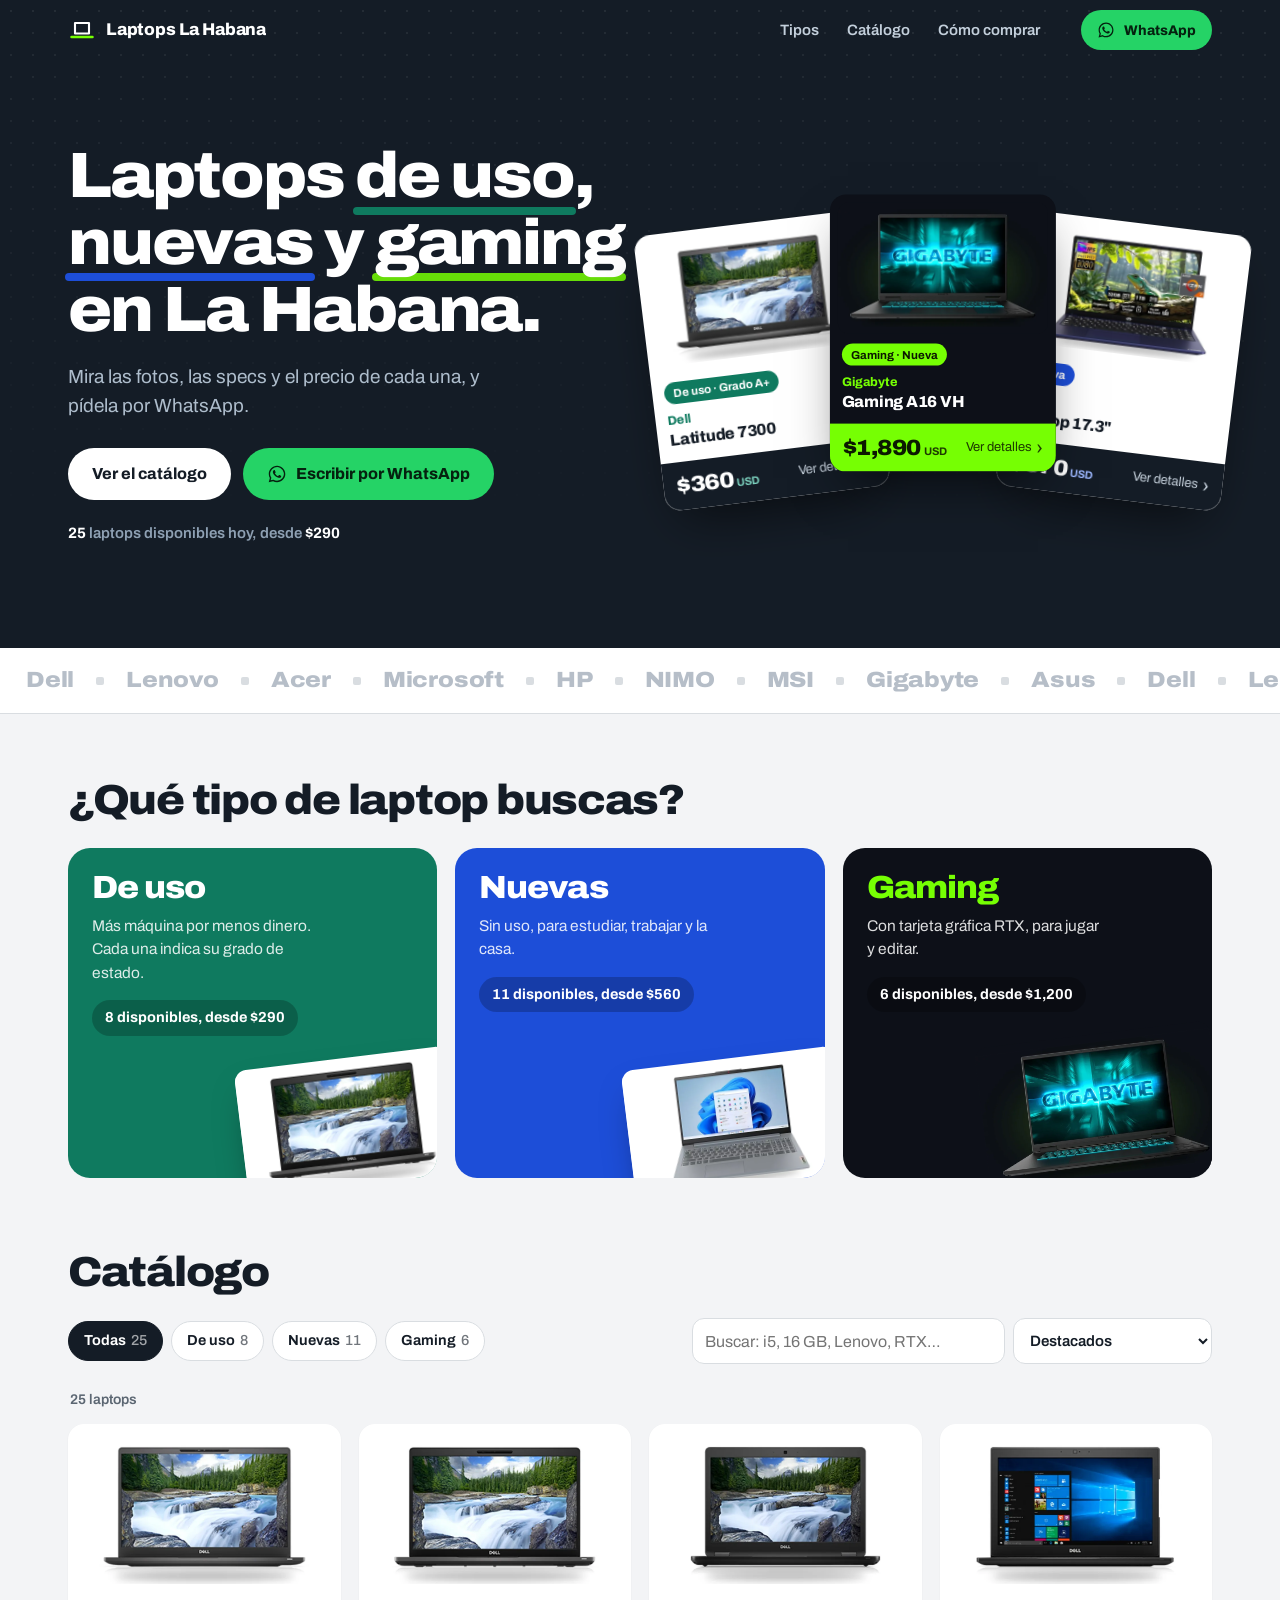
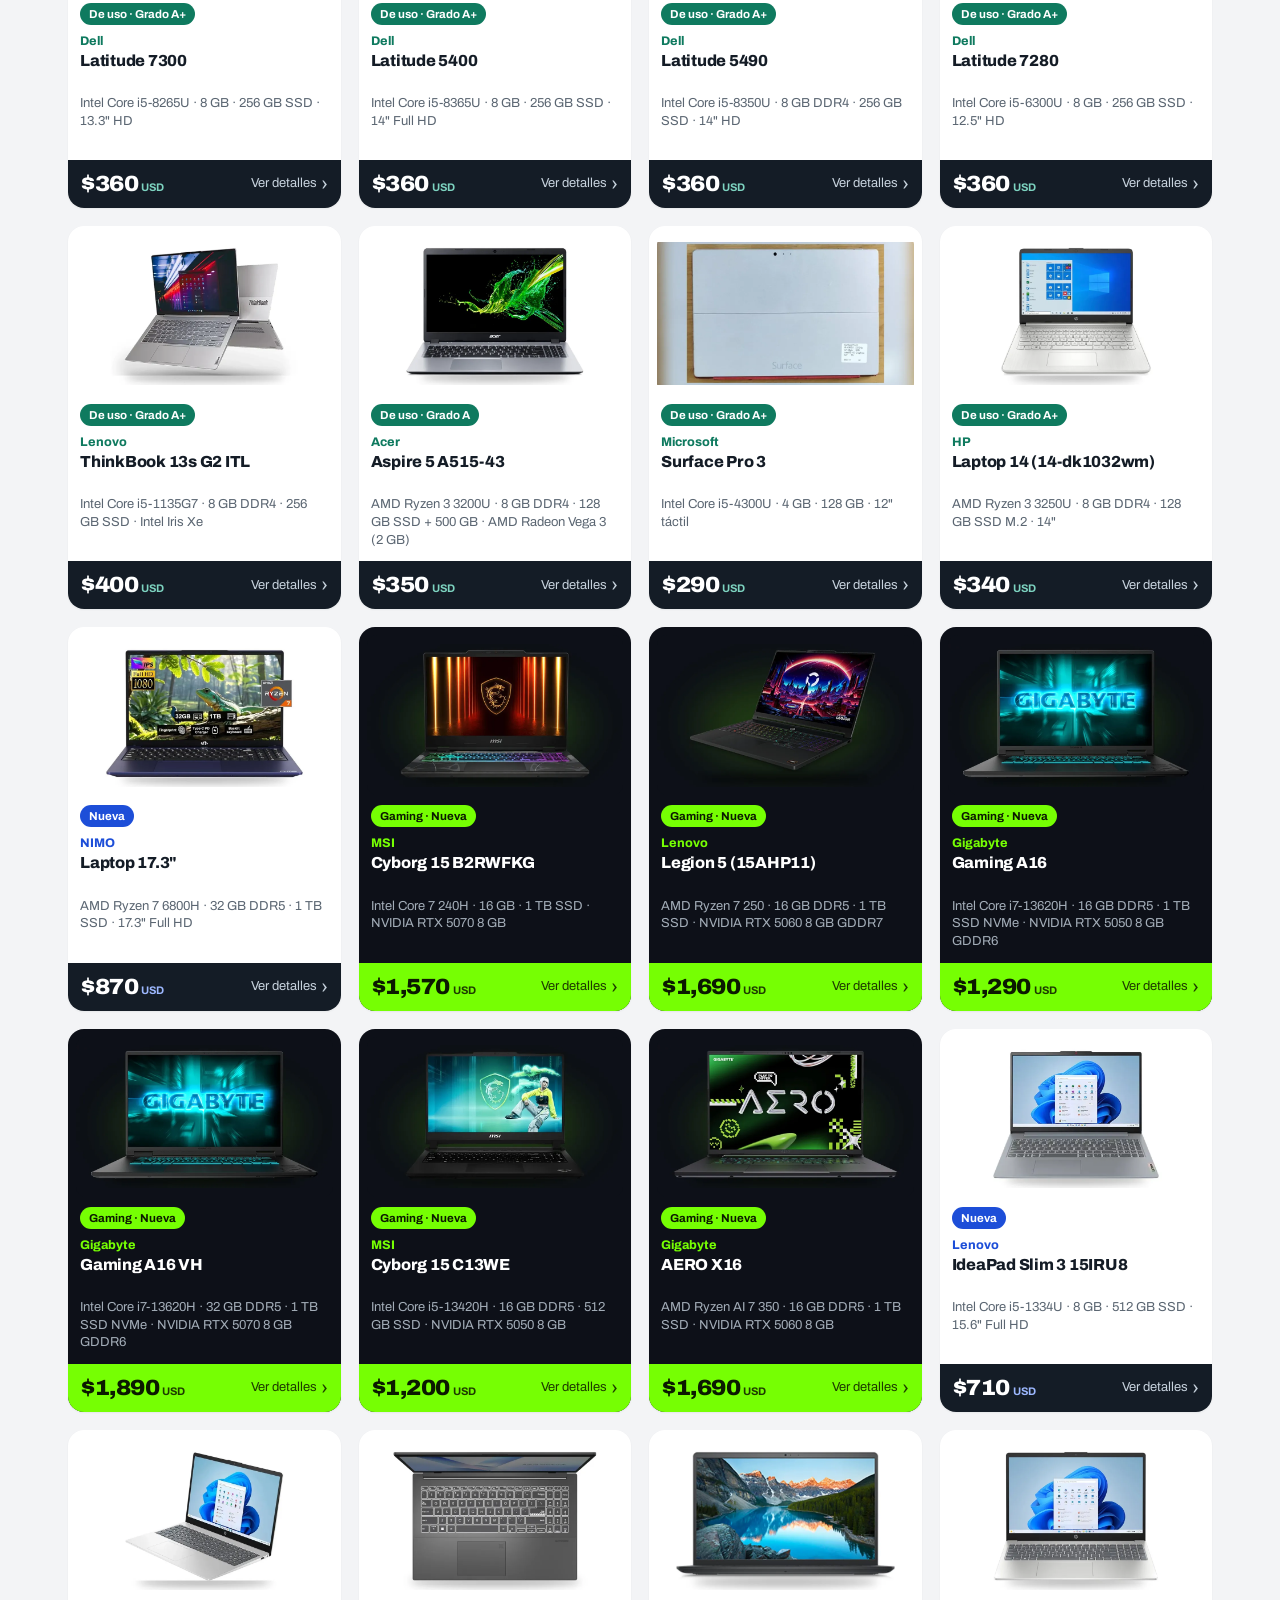
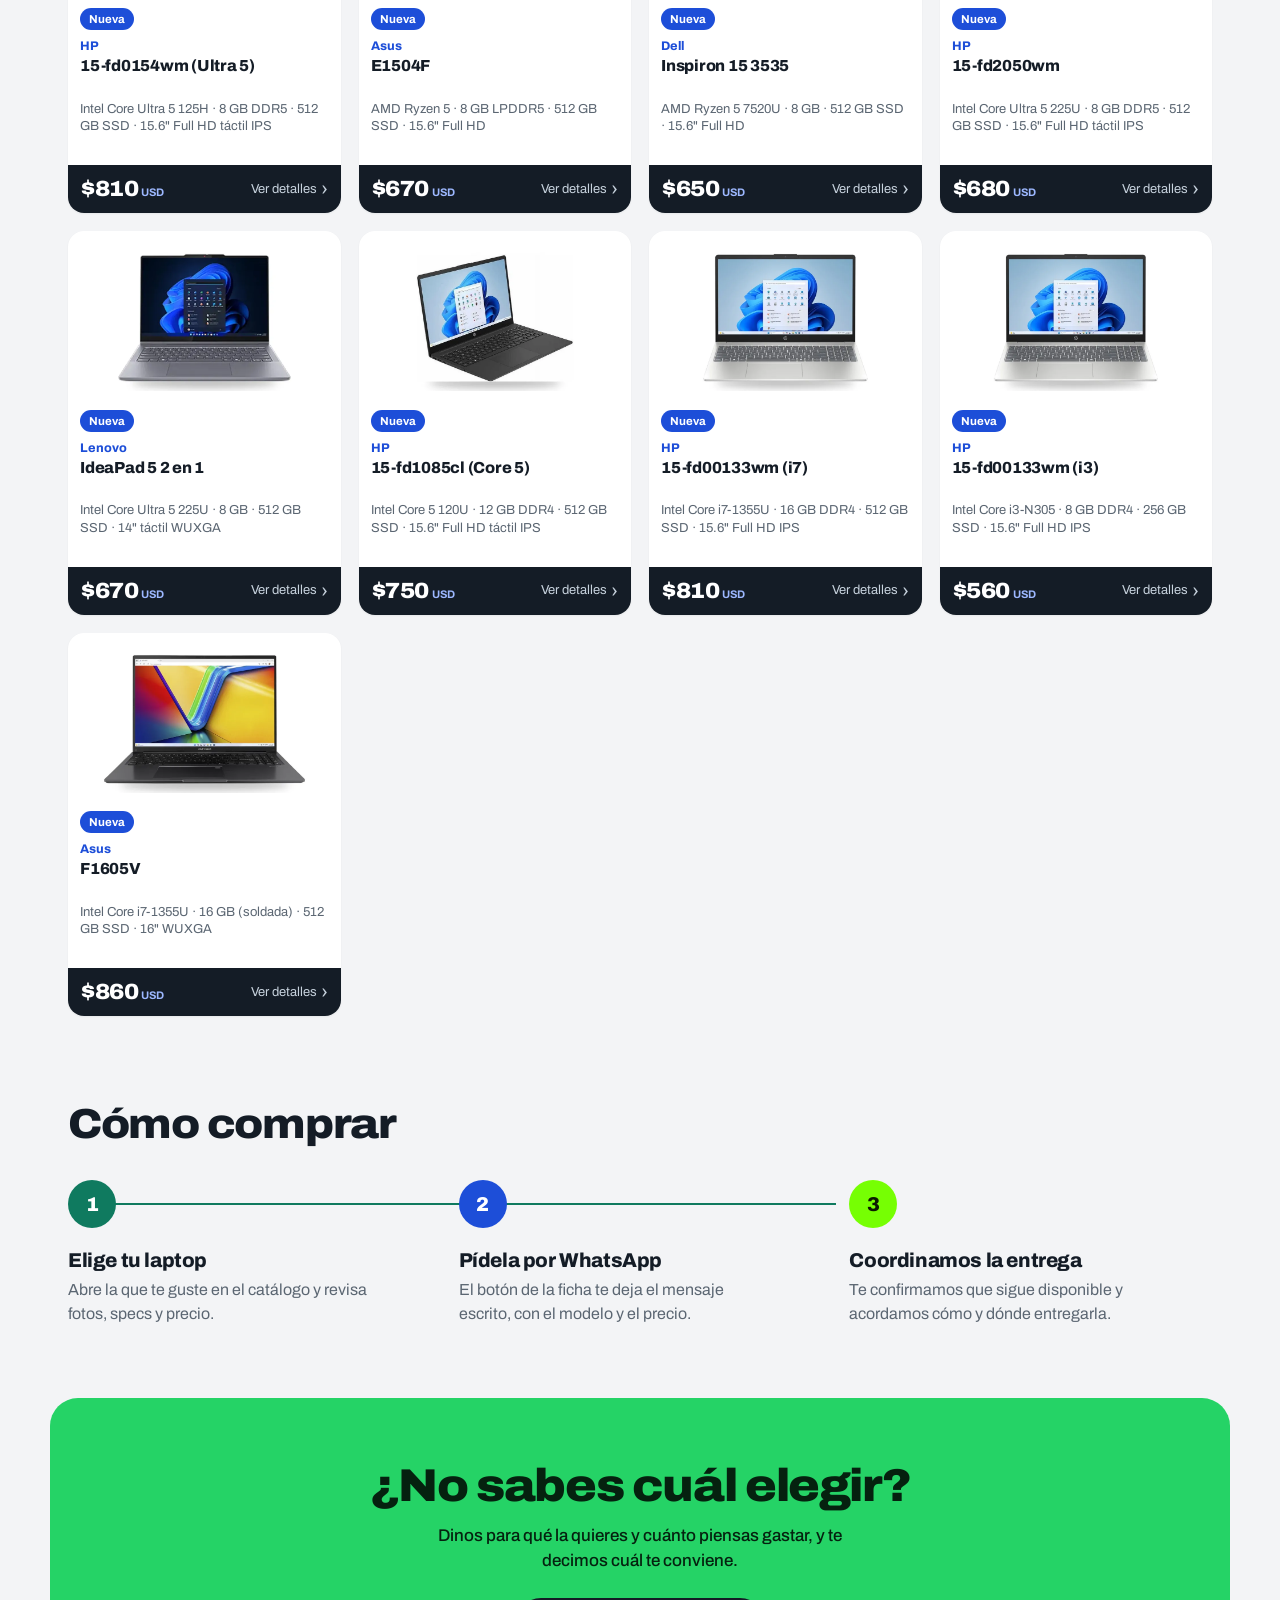
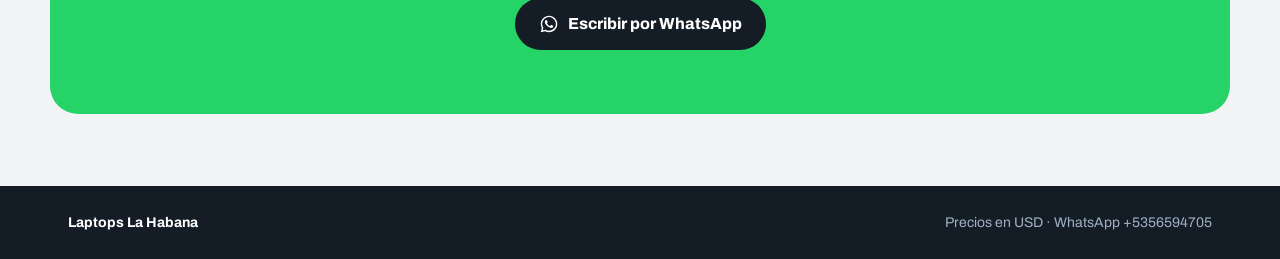
==== commit 5f642c4d: "Landing y vista previa" ====
--- a/index.html
+++ b/index.html
@@ -7,8 +7,15 @@
 <meta name="description" content="Laptops de uso, nuevas y gaming en La Habana. Mira fotos, specs y precio, y pide la tuya por WhatsApp.">
 <meta name="theme-color" content="#141c26">
 <meta property="og:type" content="website">
-<meta property="og:title" content="Catálogo de Laptops">
+<meta property="og:title" content="Laptops de uso, nuevas y gaming en La Habana">
 <meta property="og:description" content="Laptops de uso, nuevas y gaming. Mira fotos, specs y precio, y pide la tuya por WhatsApp.">
+<!-- Vista previa del enlace en WhatsApp, Facebook, etc. Si cambia la dirección de la página, cambia estas dos URL. -->
+<meta property="og:url" content="https://pepilloagricola.github.io/catalagos/">
+<meta property="og:image" content="https://pepilloagricola.github.io/catalagos/assets/og.jpg">
+<meta property="og:image:width" content="1200">
+<meta property="og:image:height" content="630">
+<meta property="og:locale" content="es_ES">
+<meta name="twitter:card" content="summary_large_image">
 <link rel="preload" href="assets/fonts/archivo.woff2" as="font" type="font/woff2" crossorigin>
 <link rel="icon" href="data:image/svg+xml,%3Csvg xmlns='http://www.w3.org/2000/svg' viewBox='0 0 32 32'%3E%3Crect width='32' height='32' rx='7' fill='%23141c26'/%3E%3Cpath d='M8 9h16v11H8z' fill='none' stroke='%23fff' stroke-width='2.2' stroke-linejoin='round'/%3E%3Cpath d='M5 24h22' stroke='%2376ff03' stroke-width='2.6' stroke-linecap='round'/%3E%3C/svg%3E">
 <link rel="stylesheet" href="assets/styles.css">
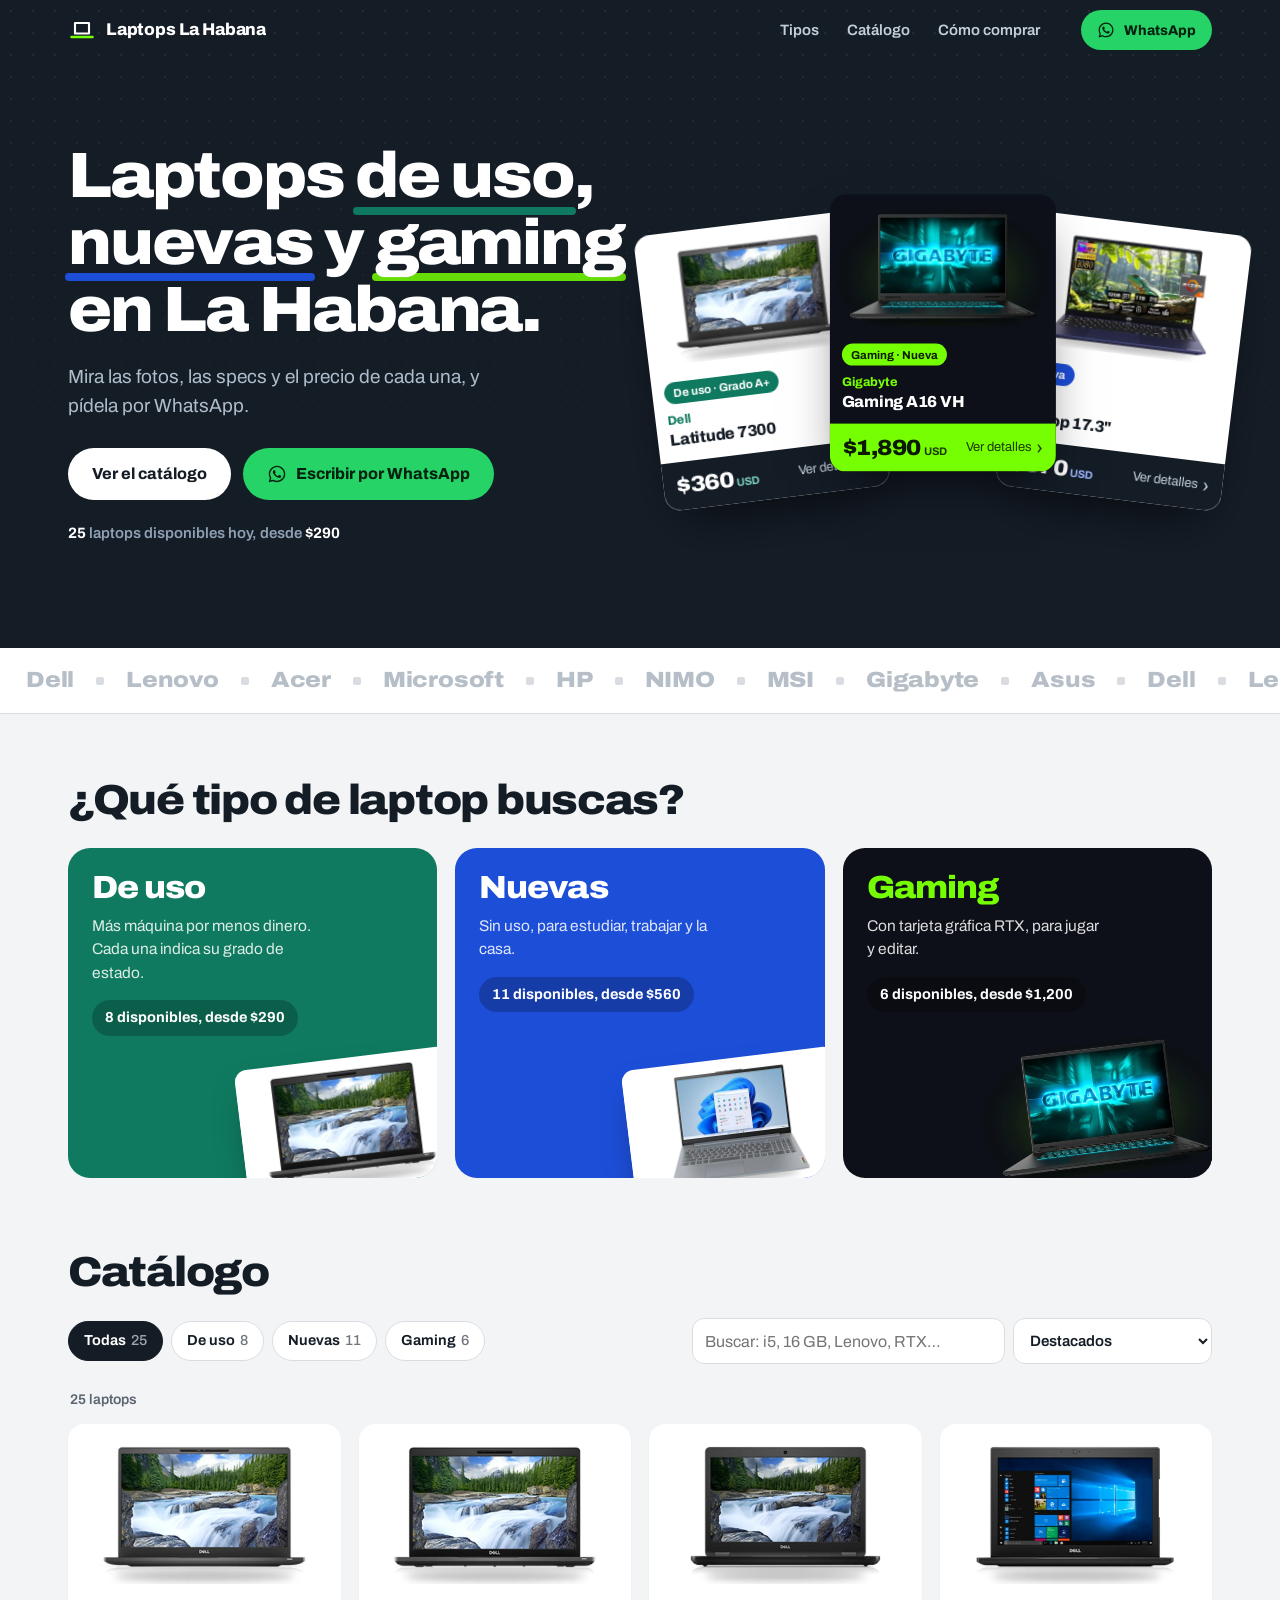
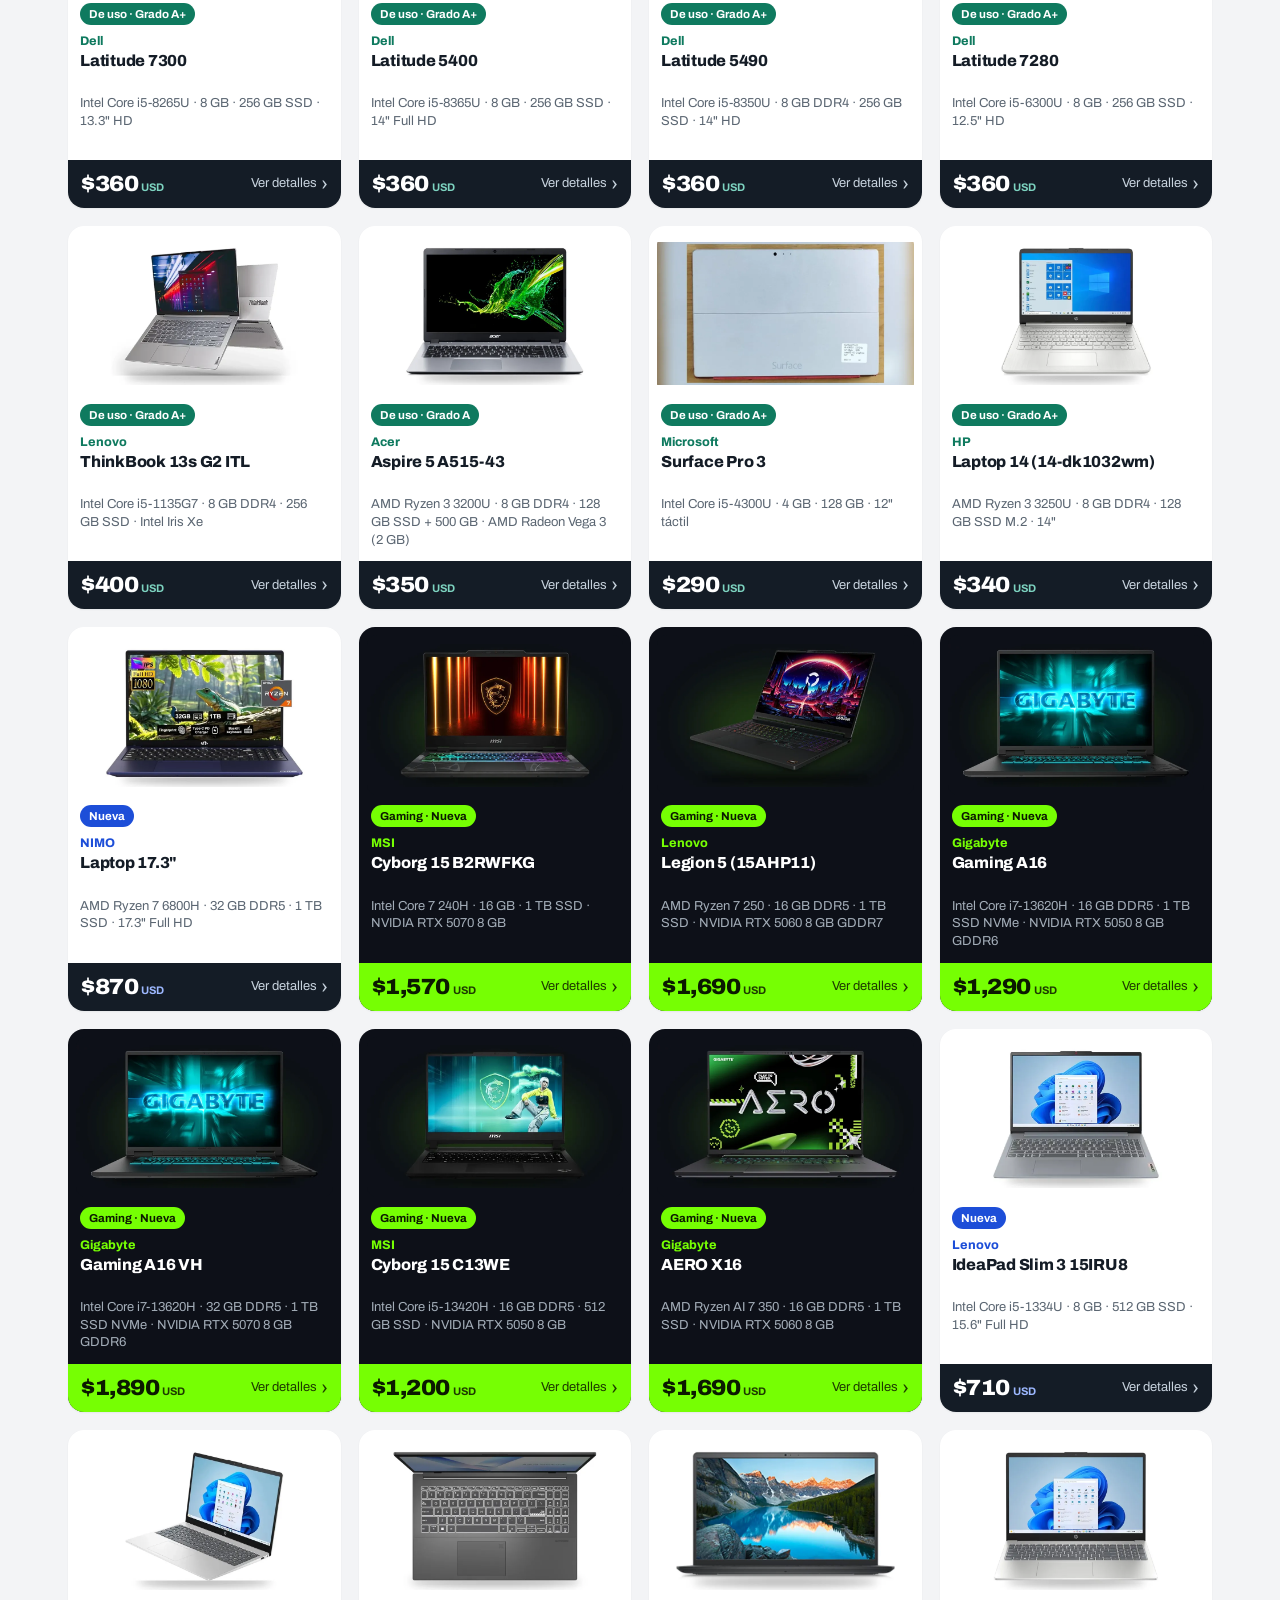
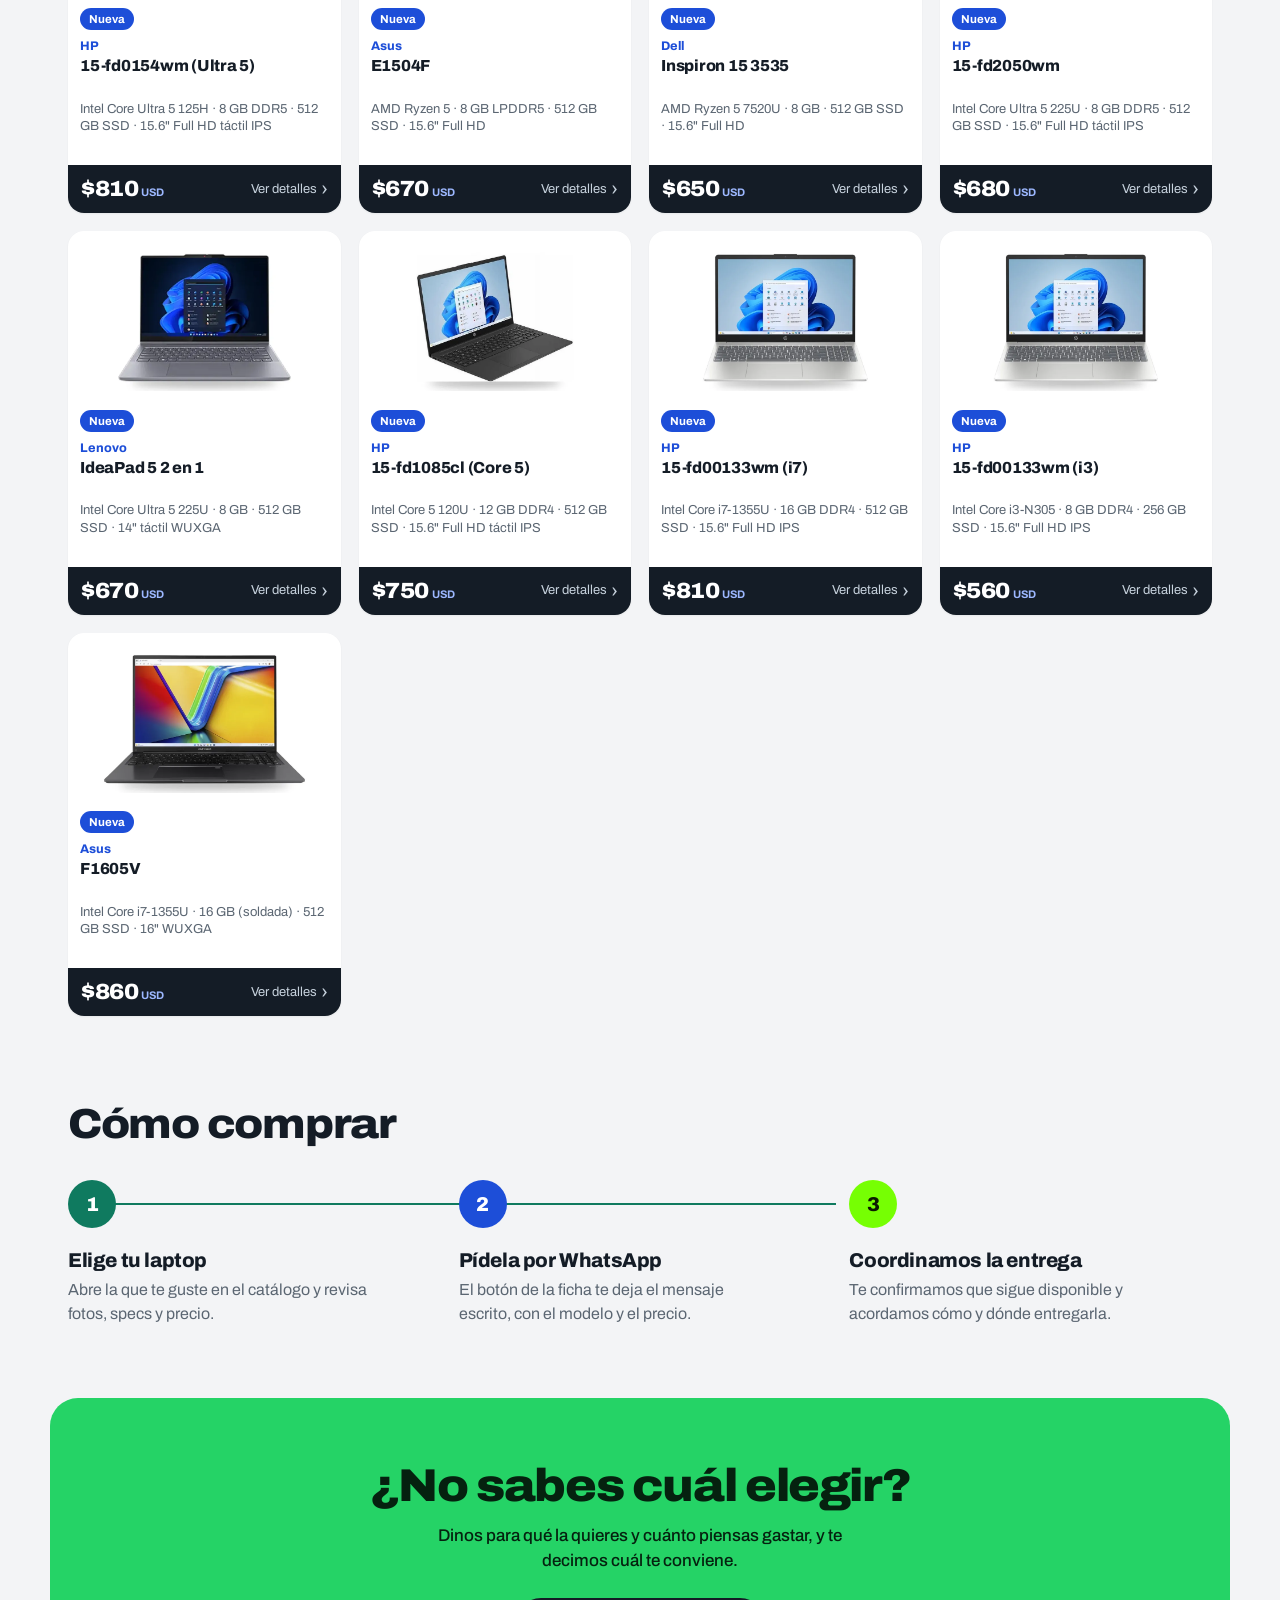
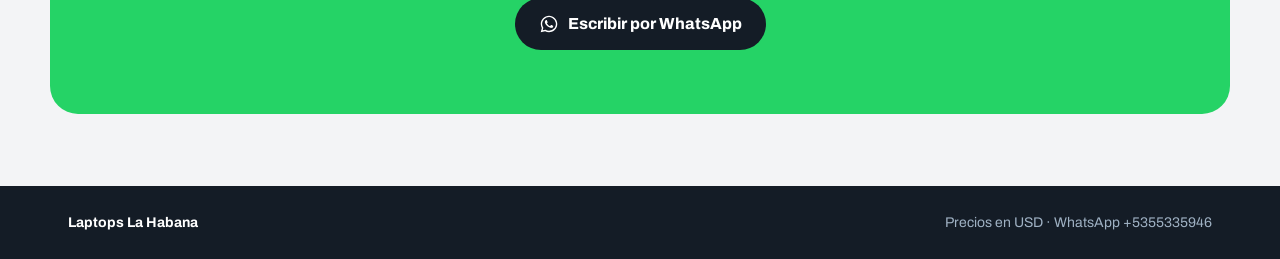
==== commit c094c60b: "Corrige enlace de la vista previa" ====
--- a/index.html
+++ b/index.html
@@ -10,8 +10,8 @@
 <meta property="og:title" content="Laptops de uso, nuevas y gaming en La Habana">
 <meta property="og:description" content="Laptops de uso, nuevas y gaming. Mira fotos, specs y precio, y pide la tuya por WhatsApp.">
 <!-- Vista previa del enlace en WhatsApp, Facebook, etc. Si cambia la dirección de la página, cambia estas dos URL. -->
-<meta property="og:url" content="https://pepilloagricola.github.io/catalagos/">
-<meta property="og:image" content="https://pepilloagricola.github.io/catalagos/assets/og.jpg">
+<meta property="og:url" content="https://pepilloagricola.github.io/catalogos/">
+<meta property="og:image" content="https://pepilloagricola.github.io/catalogos/assets/og.jpg">
 <meta property="og:image:width" content="1200">
 <meta property="og:image:height" content="630">
 <meta property="og:locale" content="es_ES">
